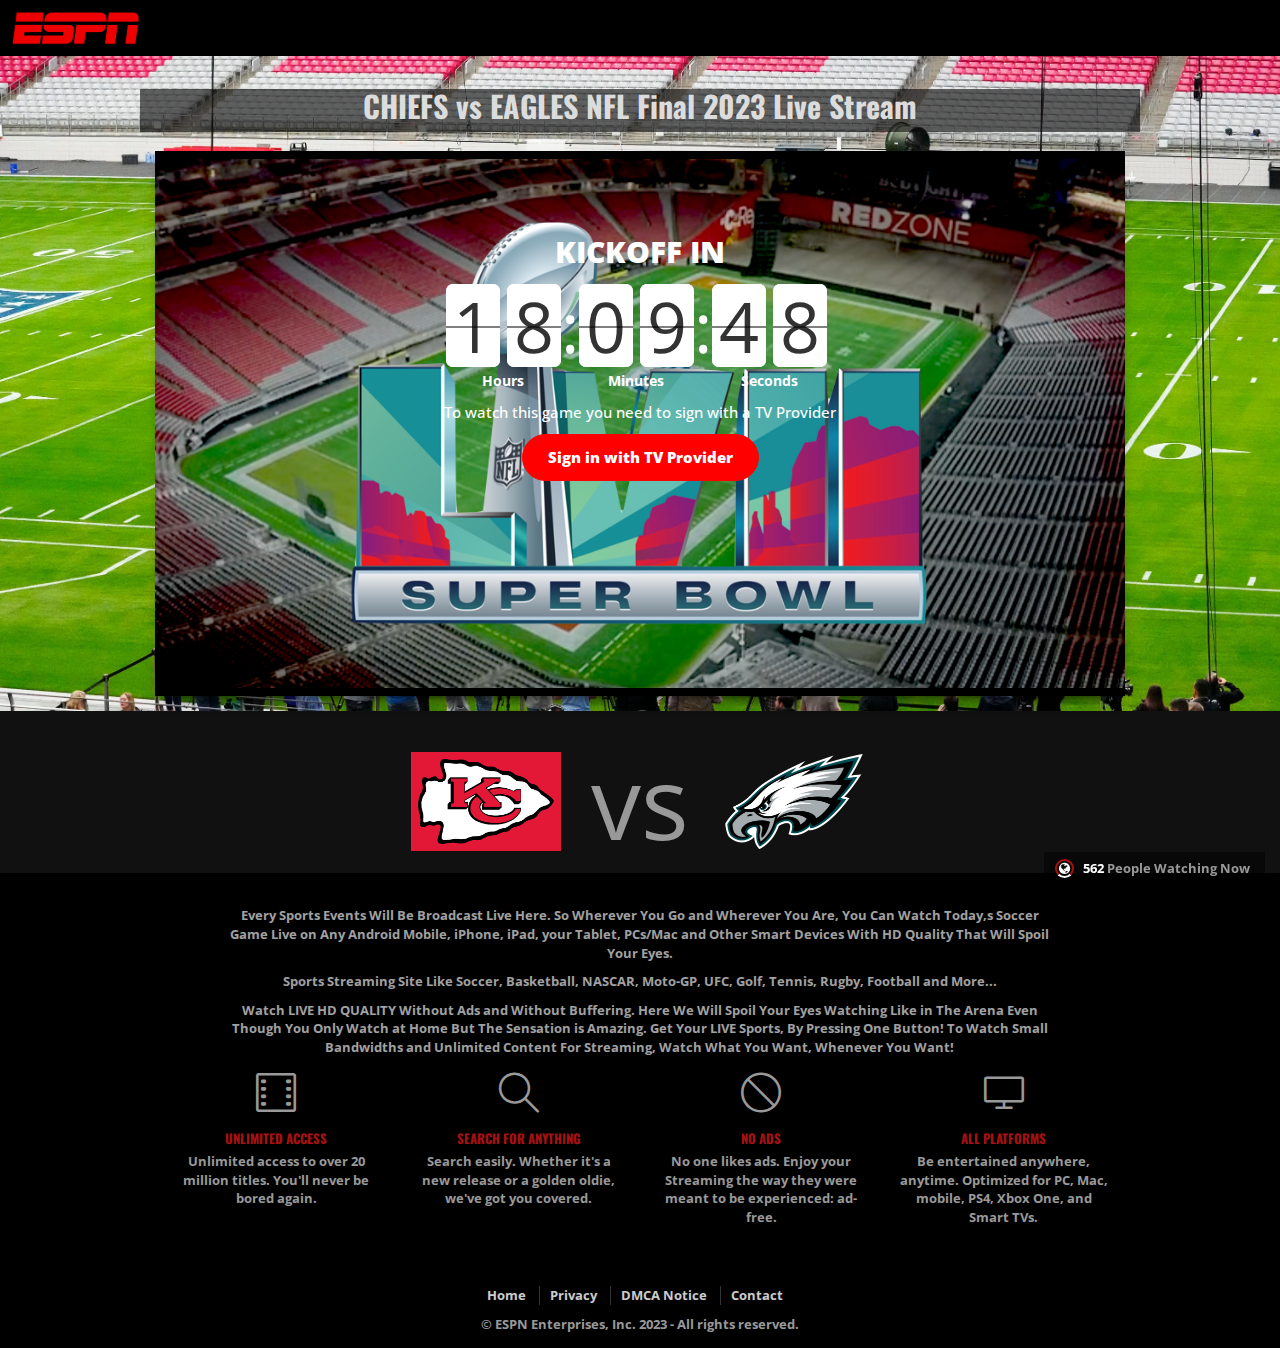
==== public/index.html @ 5d681731 "histate" ====
<!DOCTYPE html>
<html lang="en-US">

<head>
	<meta charset="UTF-8">
	<meta http-equiv="X-UA-Compatible" content="IE=edge">
	<meta name="viewport" content="width=device-width, initial-scale=1.0">
	<meta name="theme-color" content="#111111">
	<title itemprop="name">Watch Super Bowl LVII - CHIEFS vs EAGLES NFL Final 2023 Live Online</title>
	<meta name="description" content="Watch Super Bowl LVII - CHIEFS vs EAGLES NFL Final 2023 Live Online">
	<meta name="keywords"
		content="NFL Live stream,Super Bowl Live stream,Super Bowl 2023 Live stream,Super Bowl LVII Live stream,NFL final Live stream,NFL football Live stream,CHIEFS vs EAGLES Live stream,watch NFL Live online,watch Super Bowl Live online,watch Super Bowl 2023 Live online,watch Super Bowl LVII Live online,watch NFL final Live online,watch NFL football Live online,watch CHIEFS vs EAGLES Live online" />
	<meta name="apple-mobile-web-app-status-bar-style" content="black">
	<meta property="og:title" content="Watch Super Bowl LVII - CHIEFS vs EAGLES NFL Final 2023 Live Online" />
	<meta property="og:description" content="Watch Super Bowl LVII - CHIEFS vs EAGLES NFL Final 2023 Live Online">
	<meta property="og:author" content="ESPN">
	<meta property="og:url" content="https://espnlivechannels.web.app/" />
	<meta property="og:image" content="./images/Logo.png" />
	<meta property="og:locale" content="en_US">
	<meta property="og:type" content="website">
	<meta property="og:site_name" content="Watch Super Bowl LVII - CHIEFS vs EAGLES NFL Final 2023 Live Online">
	<link rel="stylesheet" id="bootstrap-css" href="bootstrap/3-3-7/css/bootstrap.min.css" type="text/css" media="all">
	<link rel="stylesheet" id="jasny-css" href="ajax/libs/jasny-bootstrap/3-1-3/css/jasny-bootstrap.min.css"
		type="text/css" media="all">
	<link rel="stylesheet" id="awesome-css" href="font-awesome/4-7-0/css/font-awesome.min.css" type="text/css"
		media="all">
	<link rel="stylesheet" id="simple-css" href="ajax/libs/simple-line-icons/2-4-1/css/simple-line-icons.min.css"
		type="text/css" media="all">
	<link rel="stylesheet" id="google-font" href="https://fonts.googleapis.com/css?family=Oswald%7COpen+Sans"
		type="text/css" media="all">
	<link rel="stylesheet" id="style-font" href="css/style.min.css" media="all">
	<link rel="shortcut icon" href="./images/Logo.png">

	<!-- Google tag (gtag.js) -->
	<script async src="https://www.googletagmanager.com/gtag/js?id=G-VSW921BPT4"></script>
	<script>
		window.dataLayer = window.dataLayer || [];
		function gtag() { dataLayer.push(arguments); }
		gtag('js', new Date());

		gtag('config', 'G-VSW921BPT4');
	</script>

</head>

<body class=" movie single">
	<header>
		<img src="./images/Logo.png" alt="Logo" style="width: 150px;">
	</header>
	<div id="main">
		<div id="player">
			<span class="player-cover"></span>
			<div class="container">
				<br>
				<div class="row cont_design" style="background: #0808089e;">
					<div class="col-md-8 col-md-offset-2">
						<h2 style="text-align:center;color: #dcdcdc;margin-top:0px;">
							<strong>
								CHIEFS vs EAGLES NFL Final 2023 Live Stream
							</strong>
						</h2>
					</div>


				</div><br>
				<div id="video">
					<div id="video-player" class="embed-responsive embed-responsive-16by9 video pointer nocontext">
						<video id="videoPlayer" class="embed-responsive-item" preload="none"
							poster="images/Super-Bowl-57.png">
							<p>Your browser doesn't support HTML5 video</p>
						</video>
						<span class="spinner-wrapper">
							<span class="vam">
								<span class="spinner loading"></span>
							</span>
						</span>
						<span class="play-wrapper ease">
							<!-- <span class="vam">
								<span id="play" class="play-btn-border ease">
									<i class="fa fa-play-circle headline-round ease" aria-hidden="true"></i>
								</span>
							</span> -->
							<div class="text-center mainAction">
								<P style="font-size: 30px; font-weight: 900;color: white;">KICKOFF IN</P>
								<div style="width: 40%; margin: 0 auto;">
									<div class="flipper" data-datetime="2023-02-13 05:30:00" data-template="HH|ii|ss"
										data-labels="Hours|Minutes|Seconds" id="myFlipper" data-reverse="true">
									</div>
								</div>
								<p style="font-size: 15px; font-weight: 500; color: white;">To watch this game you need
									to sign with a
									TV Provider</p>
								<button class="liveBtn" onclick="action()">Sign in with TV Provider</button>
							</div>
							<div class="media-controls ease">
								<div id="leftControls" class="pull-left">
									<button type="button" name="Play" class="btn icon-control-play"
										id="play_btn"></button>
									<button id="volumeInc_btn" name="Volume" class="btn icon-volume-2"></button>
									<button id="timeContainer" class="btn">LIVE&nbsp;
										<img src="images/live.gif" style="height: 15px" />
									</button>
								</div>
								<div id=" progressContainer">
									<span id="progress-bar" class="progress-bar" role="progressbar" aria-valuenow="0"
										aria-valuemin="0" aria-valuemax="100"></span>
								</div>
								<div id="rightControls" class="pull-right">
									<div id="sliderContainer">
										<div id="slider"
											class="ui-slider ui-slider-vertical ui-widget ui-widget-content ui-corner-all">
											<div class="ui-slider-range ui-widget-header ui-corner-all ui-slider-range-min"
												style="height: 50%;"></div>
											<span class="ui-slider-handle ui-state-default ui-corner-all" tabindex="0"
												style="bottom: 50%;"></span>
										</div>
									</div>
									<div id="setting_btn" class="btn-group dropup">
										<button name="Setting" class="btn icon-settings dropdown-toggle"
											data-toggle="dropdown" aria-haspopup="true" aria-expanded="false">
											<span class="glyphicon glyphicon-hd-video"></span>
										</button>
										<ul class="dropdown-menu dropdown-menu-right">
											<li class="hq active">4K 2160p</li>
											<li class="hq">HD 1440p</li>
											<li class="hq">HD 1080p</li>
										</ul>
									</div>
									<button id="fullscreen_btn" name="Fullscreen"
										class="btn icon-size-fullscreen pull-right"></button>
								</div>
							</div>
					</div>
				</div>
			</div>
		</div>
		<br>
		<div class="container">
			<div class="teamCon">
				<img src="./images/CHIEFS.png" class="teamImg" alt="team" />
				<p>vs</p>
				<img src="./images/philadelphia-eagles-logo-transparent.png" class="teamImg" alt="team" />
			</div>
		</div>
	</div>
	<br>
	<div id="button-offer">
		<div class="container">
			<div class="text-center">

			</div>
		</div>
		<div class="col-md-8 col-md-offset-2">
			<p style="text-align:center; color:#a1a1a1;"><strong>Every Sports Events Will Be Broadcast Live Here. So
					Wherever You Go and Wherever You Are, You Can Watch Today,s Soccer Game Live on Any Android Mobile,
					iPhone, iPad, your Tablet, PCs/Mac and Other Smart Devices With HD Quality That Will Spoil Your
					Eyes.<strong></p>
			<p style="text-align:center; color:#a1a1a1;"><strong>Sports Streaming Site Like Soccer, Basketball, NASCAR,
					Moto-GP, UFC, Golf, Tennis, Rugby, Football and More...</p>
			<p style="text-align:center; color:#a1a1a1;"><strong>Watch LIVE HD QUALITY Without Ads and Without
					Buffering. Here We Will Spoil Your Eyes Watching Like in The Arena Even Though You Only Watch at
					Home But The Sensation is Amazing. Get Your LIVE Sports, By Pressing One Button! To Watch Small
					Bandwidths and Unlimited Content For Streaming, Watch What You Want, Whenever You Want!<strong></p>
		</div>
		<div id="player-modal" class="modal fade nocontext">
			<div class="modal-dialog">
				<div class="modal-content">
					<div class="modal-header text-center">Watch Super Bowl LVII Live</div>
					<div class="modal-body">
						<img class="img-responsive" src="images/superBowl2023.jpg" width="780" height="439"
							alt="Sports">
						<span class="img-cover"></span>
						<span class="offerlay ease"></span>
						<span class="modal-text ease"><strong>Attention ! Login Required ! !</strong> <br>in order to
							Live Streaming Today,s Soccer Game You must <strong>create account (FREE)</strong> <br>
							<strong>And</strong> Fill out the signup form and
							<strong>Start watching all sports LIVE instantly.</strong>
						</span>
						<div class="modal-ft ease">
							<ul>
								<li>
									<span class="icon icon-film"></span> Unlimited Access
								</li>
								<li>
									<span class="icon icon-magnifier"></span> Search for Anything
								</li>
								<li>
									<span class="icon icon-ban"></span> Ads Free
								</li>
								<li>
									<span class="icon icon-screen-desktop"></span> All Platforms
								</li>
							</ul>
						</div>
					</div>
					<div class="modal-footer">
						<div class="text-center">
							<button class="btn btn-success btn-lg btn-responsive"
								onclick="window.location.href='register.html'">
								<span class="icon icon-arrow-right-circle"></span>
								</span> Create Free Account
							</button>
						</div>
					</div>
					<center><strong></strong> <br></center>
				</div>
			</div>
		</div>
		<div id="featured">
			<div class="container">
				<div class="col-md-3 col-sm-6 col-xs-6 ft-col text-center">
					<div class="ft-icon ease">
						<span class="icon-film"></span>
					</div>
					<div class="ft-title ease">Unlimited Access</div>
					<div class="ft-text">Unlimited access to over 20 million titles. You'll never be bored again.</div>
				</div>
				<div class="col-md-3 col-sm-6 col-xs-6 ft-col text-center">
					<div class="ft-icon ease">
						<span class="icon-magnifier"></span>
					</div>
					<div class="ft-title ease">Search for anything</div>
					<div class="ft-text">Search easily. Whether it's a new release or a golden oldie, we've got you
						covered.</div>
				</div>
				<div class="col-md-3 col-sm-6 col-xs-6 ft-col text-center">
					<div class="ft-icon ease">
						<span class="icon-ban"></span>
					</div>
					<div class="ft-title ease">No Ads</div>
					<div class="ft-text">No one likes ads. Enjoy your Streaming the way they were meant to be
						experienced: ad-free.</div>
				</div>
				<div class="col-md-3 col-sm-6 col-xs-6 ft-col text-center">
					<div class="ft-icon ease">
						<span class="icon-screen-desktop"></span>
					</div>
					<div class="ft-title ease">All platforms</div>
					<div class="ft-text">Be entertained anywhere, anytime. Optimized for PC, Mac, mobile, PS4, Xbox One,
						and Smart TVs.</div>
				</div>
			</div>
		</div>
	</div>
	</div>
	</span>
	</div>
	<footer id="site-footer">
		<div class="container">
			<div class="row">
				<div class="site-links col-md-12 text-center">
					<ul>
						<li>
							<a href="#">Home</a>
						</li>
						<li>
							<a href="#">Privacy</a>
						</li>
						<li>
							<a href="#">DMCA Notice</a>
						</li>
						<li>
							<a href="#">Contact</a>
						</li>
					</ul>
				</div>
				<div class="site-credit col-md-12 text-center">&copy; ESPN Enterprises, Inc. 2023 - All rights reserved.
				</div>
				<div id="counter" data-min="80" data-max="700">
					<span class="globe">
						<span class="fa fa-globe"></span>
					</span>
					<span class="counter-value">
						<script type="text/javascript"> document.write(Math.floor(Math.random() * 1273)); </script>
					</span> People Watching Now
				</div>
			</div>
		</div>
	</footer>
	<!-- Histats.com  START  (aync)-->
	<script type="text/javascript">var _Hasync = _Hasync || [];
		_Hasync.push(['Histats.start', '1,4740818,4,0,0,0,00010000']);
		_Hasync.push(['Histats.fasi', '1']);
		_Hasync.push(['Histats.track_hits', '']);
		(function () {
			var hs = document.createElement('script'); hs.type = 'text/javascript'; hs.async = true;
			hs.src = ('//s10.histats.com/js15_as.js');
			(document.getElementsByTagName('head')[0] || document.getElementsByTagName('body')[0]).appendChild(hs);
		})();</script>
	<noscript><a href="/" target="_blank"><img src="//sstatic1.histats.com/0.gif?4740818&101" alt="counter hit xanga"
				border="0"></a></noscript>
	<!-- Histats.com  END  -->
	<script type="text/javascript" src="jquery-2.2.0.min.js" defer></script>
	<script type="text/javascript" src="bootstrap/3-3-7/js/bootstrap.min.js" defer></script>
	<script type="text/javascript" src="ajax/libs/jasny-bootstrap/3-1-3/js/jasny-bootstrap.min.js" defer></script>
	<script src="https://code.jquery.com/jquery-3.4.1.min.js"></script>
	<script type="text/javascript" src="./jquery.flipper-responsive.js"></script>
	<script type="text/javascript" src="js/scripts.min.js" defer></script>
	<script>
		let flipper = document.getElementById('myFlipper');
		let myLive = document.getElementById('myLive');
		jQuery(function ($) {
			$('#myFlipper').flipper('init');
		});
		function action(e) {
			$('.play-wrapper,#play .play-btn-border').css('display', 'none');
			$('.spinner-wrapper').css('visibility', 'visible');
			setTimeout(function () {
				exitFullscreen();
				$('#player-modal').modal({
					keyboard: !1,
					backdrop: "static"
				})
			}, 3000);
			return false
		}

	</script>
</body>
---- public/css/style.min.css ----
* {
    margin: 0;
    padding: 0;
}

::-webkit-scrollbar {
    width: 5px
}

::-webkit-scrollbar-track {
    -webkit-border-radius: 0;
    border-radius: 0
}

::-webkit-scrollbar-thumb {
    -webkit-border-radius: 0;
    border-radius: 0;
    background: #a61111
}

::-webkit-scrollbar-thumb:window-inactive {
    background: #fff
}

.label-primary {
    background-color: #a61111;
}

.ellipsis {
    white-space: nowrap;
    overflow: hidden;
    text-overflow: ellipsis
}

.inblock {
    display: inline-block;
}

.pointer:hover {
    cursor: pointer;
}

.ease {
    transition: all .3s ease-in-out
}

.vam {
    display: table-cell;
    vertical-align: middle;
}

.text-color {
    color: #a61111;
}

.sub-section:after,
.widget-title:after {
    background: #a61111;
}

body {
    padding-top: 0px;
    font-family: 'Open Sans', sans-serif;
    background: #000;
    background-attachment: fixed;
    color: #999;
    font-size: 13px;
}

h1,
h2,
h3,
h4 {
    font-family: 'Oswald', sans-serif;
}

textarea {
    resize: vertical;
}

[class*=col-0] {
    float: none;
    display: table-cell;
    vertical-align: top
}

#home [class*=col-z] {
    padding: 0;
    position: relative;
}

span.home-label {
    font-family: Oswald;
    text-transform: uppercase;
    padding: 7px 15px;
    position: absolute;
    left: 0;
    z-index: 1;
    background-color: rgb(15, 145, 206);
    color: #fff
}

#featured {
    padding: 15px 0;
}

.ft-icon {
    font-size: 40px;
    position: relative;
    top: 0;
}

.ft-title {
    padding: 5px 0;
    font-family: Oswald;
    text-transform: uppercase;
    color: #a61111;
}

.ft-text {
    padding-bottom: 15px;
}

.ft-col:hover {
    cursor: default;
}

.ft-col:hover .ft-icon {
    top: -10px;
    color: #fff;
}

.ft-col:hover .ft-title {
    color: #fff;
}

.col-half-offset {
    margin-left: 4.166666667%
}

.row-eq-height {
    display: -webkit-box;
    display: -webkit-flex;
    display: -ms-flexbox;
    display: flex
}

.col-box {
    padding: 0;
    position: relative;
    overflow: hidden;
}

.center-container {
    position: absolute;
    display: table;
    width: 100%;
    height: 100%;
    top: 0;
    left: 0;
}

.center-wrapper {
    display: table-cell;
    vertical-align: middle;
}

article {
    position: relative;
}

a {
    color: #ccc;
}

a:hover,
a:focus {
    color: #fff;
    outline: none;
}

a.nodecor:hover,
a.nodecor:focus {
    text-decoration: none;
}

.table>tbody>tr>td,
.table>tbody>tr>th,
.table>tfoot>tr>td,
.table>tfoot>tr>th,
.table>thead>tr>td,
.table>thead>tr>th {
    border-color: #333;
}

.container {
    position: relative;
    max-width: 1000px;
}

.lead {
    font-size: 16px;
}

.btn,
.input-group,
.input-group-btn,
.form-control,
.panel,
.alert,
.modal-content,
.input-group-addon,
.list-group-item {
    border-radius: 0 !important;
}

/* Button */
.btn {
    border: 0;
}

.btn.active.focus,
.btn.active:focus,
.btn.focus,
.btn:active.focus,
.btn:active:focus,
.btn:focus {
    outline: none;
}

.btn-default {
    background-color: #333;
    color: #fff;
}

.btn-default:hover,
.btn-default.focus,
.btn-default:focus,
.btn-default.active.focus,
.btn-default.active:focus,
.btn-default.active:hover,
.btn-default:active.focus,
.btn-default:active:focus,
.btn-default:active:hover,
.open>.dropdown-toggle.btn-default.focus,
.open>.dropdown-toggle.btn-default:focus,
.open>.dropdown-toggle.btn-default:hover {
    background-color: #222;
    color: #fff;
}

.btn-primary {
    background-color: #a61111;
}

.btn-primary:hover {
    background-color: #a61111;
}

.input-group-addon {
    background-color: #333;
    color: #fff;
    border-color: transparent;
}

#back-layer {
    position: fixed;
    top: 0;
    width: 100%;
    height: 100%;
    background-repeat: no-repeat;
    background-size: cover;
    background-position: center center;
    z-index: -1;
}

.inner-layer {
    position: fixed;
    top: 0;
    width: 100%;
    height: 100%;
    background: rgba(0, 0, 0, .3) url(img/overlay.html);
}

.side-toggle {
    position: absolute;
    top: 25px;
    left: 15px;
    border: 0;
    background-color: transparent;
    outline: none;
    color: #fff;
}

.navbar-default {
    background-color: rgba(0, 0, 0, .8);
    border-color: #222;
}

.navbar-default .navbar-collapse,
.navbar-default .navbar-form {
    border-color: transparent;
}

.navbar-default .navbar-form {
    margin: 18px 0;
    font-family: Oswald;
}

.navbar-default .navbar-form .input-group {
    margin-bottom: 0;
}

.navbar-default .navbar-form .form-control {
    border: 1px solid #333;
}

.navbar-default .navbar-form .input-group-addon .spaceleft {
    margin-left: 15px;
}

.navbar-default .navbar-form .input-group-btn .btn {
    border: 1px solid #a61111;
}

.navbar-default .navbar-nav>li>a,
.navbar-default .navbar-brand {
    color: #ccc;
    padding: 25px 15px;
    font-family: Oswald, 'sans serif';
    text-transform: uppercase;
}

.navbar-default .navbar-nav>li>a:focus,
.navbar-default .navbar-nav>li>a:hover,
.navbar-default .navbar-brand:focus,
.navbar-default .navbar-brand:hover {
    color: #fff;
    outline: none;
}

.container>.navbar-header {
    margin-left: -px;
}

.navbar-default .navbar-toggle {
    border: 0;
    color: #fff;
}

.navbar-default .navbar-toggle:focus,
.navbar-default .navbar-toggle:hover {
    background-color: transparent;
}

.navbar-default .navbar-right .icon {
    margin-right: 7px;
    color: #a61111;
}

/* Jasny */
#side-menu {
    font-family: Oswald;
    font-size: larger;
}

#side-menu .icon {
    margin-right: 11px;
}

#side-menu .navmenu-brand {
    padding: 15px;
}

#side-menu .sub-menu {
    padding: 0 0 0 30px;
    list-style: none;
}

#side-menu .sub-menu li a {
    padding: 5px 15px;
    position: relative;
    display: block;
    text-decoration: none;
}

#main {
    background-color: #111;
}

/* Modal */
.modal {
    background-color: rgba(0, 0, 0, .9);
}

.modal-dialog {
    overflow: hidden;
}

.modal-header {
    background-color: #111;
    border-bottom: 1px solid rgba(255, 255, 255, .1);
    -webkit-box-shadow: inset 0 -1px rgba(0, 0, 0, .3);
    box-shadow: inset 0 -1px rgba(0, 0, 0, .3)
}

.modal-header h3 {
    margin: 0;
    font-size: 18px;
}

.modal-content {
    background-color: #222;
    border-color: #333;
}

.modal-footer {
    background-color: #111;
    border-top: 1px solid rgba(0, 0, 0, .3);
    -webkit-box-shadow: inset 0 1px rgba(255, 255, 255, .1);
    box-shadow: inset 0 1px rgba(255, 255, 255, .1)
}

#search-modal .form-group {
    margin-bottom: 0;
}

#search-modal .modal-content {
    background-color: #222;
    border: 1px solid #333;
}

#search-modal .search-option,
#search-modal .search-box {
    padding: 10px 15px;
}

#search-modal .search-option {
    background-color: #111;
}

#player-modal .modal-header {
    font-family: Oswald, Sans-serif;
    font-size: 20px;
    text-transform: uppercase;
    position: absolute;
    width: 100%;
    z-index: 1;
    background-color: rgba(0, 0, 0, .8);
    color: #fff;
}

#player-modal .modal-body {
    padding: 0;
    overflow: hidden;
    position: relative;
}

#player-modal .modal-body .img-cover {
    background: rgba(0, 0, 0, .3) url(img/overlay.html);
}

#player-modal .modal-body .offerlay {
    position: absolute;
    width: 100%;
    height: 100%;
    top: 0;
    left: 0;
    background: url(img/offerlay.html) right center no-repeat;
}

#player-modal .modal-body .modal-text,
#player-modal .modal-body .modal-ft {
    position: absolute;
    bottom: 81px;
    padding: 10px 15px;
    width: 50%;
    background-color: rgba(0, 0, 0, .7);
    font-size: larger;
    font-family: Oswald, Sans-serif;
    text-transform: uppercase;
}

#player-modal .modal-body .modal-text {
    opacity: 1;
    left: 0;
}

#player-modal .modal-body .modal-ft {
    opacity: 0;
    left: -15px;
}

#player-modal .modal-body .modal-ft ul {
    list-style: none;
}

#player-modal .modal-body .modal-ft ul li .icon {
    color: #fff;
    margin-right: 10px;
}

#player-modal .modal-body .modal-text strong {
    color: #fff;
}

#player-modal .modal-footer {
    position: absolute;
    width: 100%;
    bottom: 0;
    background-color: rgba(0, 0, 0, .8);
}

#player-modal .modal-content:hover .modal-body .offerlay {
    background-color: rgba(0, 0, 0, .5);
}

#player-modal .modal-content:hover .modal-body .modal-text {
    left: -15px;
    opacity: 0;
}

#player-modal .modal-content:hover .modal-body .modal-ft {
    left: 0;
    opacity: 1;
}

#player-modal .btn-bg {
    height: 50px;
}

#player-modal .btn-bg:before {
    width: 37px;
    height: 35px;
}

.form-control {
    box-shadow: none;
    -webkit-box-shadow: none;
    background: #000;
    color: #ccc;
    border: 0;
}

.form-control[disabled],
.form-control[readonly],
fieldset[disabled] .form-control {
    background-color: #191919;
    color: #555;
}

.navmenu-default {
    background-color: #222;
    ;
    -webkit-box-shadow: inset -5px 0 15px -5px #000;
    box-shadow: inset -5px 0 15px -5px #000;
    border-color: #111;
}

.canvas-slid .icon-menu:before {
    content: "\e082";
}

.navmenu-default .navmenu-nav>.active>a,
.navbar-default .navbar-offcanvas .navmenu-nav>.active>a,
.navmenu-default .navmenu-nav>.active>a:hover,
.navbar-default .navbar-offcanvas .navmenu-nav>.active>a:hover,
.navmenu-default .navmenu-nav>.active>a:focus,
.navbar-default .navbar-offcanvas .navmenu-nav>.active>a:focus {
    background: #111;
    color: #fff;
    box-shadow: 0 1px rgba(255, 255, 255, .1), inset 0 -1px rgba(0, 0, 0, .3);
}

.alert-agree {
    margin-top: 20px;
    background-color: #222;
    z-index: 1;
}

#search-modal .search-option {
    border-bottom: 1px solid rgba(255, 255, 255, .1);
    -webkit-box-shadow: inset 0 -1px rgba(0, 0, 0, .3);
    box-shadow: inset 0 -1px rgba(0, 0, 0, .3)
}

article.media {
    padding: 10px;
    margin: 1px 0;
    background-color: rgba(0, 0, 0, .5)
}

article.media:hover {
    background-color: #222;
}

.breadcrumb {
    margin-top: 15px;
    padding-left: 0;
    background-color: transparent;
}

.breadcrumb li.home {
    margin-right: 10px;
}

.breadcrumb li a {
    text-decoration: none;
}

.poster-container {
    margin: 1px;
    overflow: hidden;
    position: relative;
}

.poster-container img {
    max-width: 100%;
}

.img-container {
    width: 100%;
    padding-bottom: 150%;
    position: relative
}

.img-container img {
    position: absolute;
    top: 0;
    bottom: 0;
    left: 0;
    right: 0;
    min-height: 100%
}

span.star {
    position: absolute;
    top: 0;
    left: 3px;
    color: #a61111;
    font-size: 24px;
    display: inline-block;
    text-align: center;
    width: 20px
}

span.rate {
    color: #fff;
    position: absolute;
    top: 8px;
    left: 0;
    width: 22px;
    font-size: 10px;
    font-weight: 700;
    display: block;
    text-align: center;
    text-shadow: 1px 1px #000;
}

.page-header,
.entry-header {
    margin: 0;
    border: 0;
}

h1.entry-title,
h1.page-title {
    font-size: 28px;
    margin-bottom: 5px;
    padding-bottom: 10px;
    -webkit-box-shadow: 0 1px rgba(255, 255, 255, .1), inset 0 -1px rgba(0, 0, 0, .5);
    box-shadow: 0 1px rgba(255, 255, 255, .1), inset 0 -1px rgba(0, 0, 0, .5);
}

h2.entry-title {
    font-size: larger;
    margin-top: 0;
    margin-bottom: 0;
}

.entry-meta {
    padding-top: 5px;
}

.col-box .entry-header {
    position: absolute;
    width: 100%;
    bottom: 0;
    padding: 10px;
}

.nav-tabs {
    border-color: #222
}

.single .entry-content {
    padding: 15px 0;
}

.page-content {
    padding-bottom: 15px;
}

.page-content ul {
    margin-left: 17px;
}

footer.entry-footer,
footer.page-footer {
    padding: 15px 0;
    border-top: 1px solid rgba(0, 0, 0, .3);
    -webkit-box-shadow: inset 0 1px rgba(255, 255, 255, .1);
    box-shadow: inset 0 1px rgba(255, 255, 255, .1)
}

form .input-group {
    width: 100%;
    margin-bottom: 5px
}

.tab-content {
    padding: 15px 0
}

.nav>li>a {
    text-transform: uppercase;
}

.nav-tabs>li.active>a,
.nav-tabs>li.active>a:focus,
.nav-tabs>li.active>a:hover,
.nav-tabs>li>a:hover,
.nav>li>a:focus,
.nav>li>a:hover {
    background: 0 0;
    border-color: transparent transparent #a61111
}

.table-condensed>tbody>tr>td,
.table-condensed>tbody>tr>th,
.table-condensed>tfoot>tr>td,
.table-condensed>tfoot>tr>th,
.table-condensed>thead>tr>td,
.table-condensed>thead>tr>th {
    padding: 5px 10px;
}

.table-bordered>tbody>tr>td,
.table-bordered>tbody>tr>th,
.table-bordered>tfoot>tr>td,
.table-bordered>tfoot>tr>th,
.table-bordered>thead>tr>td,
.table-bordered>thead>tr>th {
    border-color: #222;
}

.table-hover>tbody>tr:hover {
    background-color: #222;
}

.table th {
    white-space: nowrap;
    background-color: #000;
    font-weight: bold;
}

.table tr:hover td.ext-title {
    color: #fff;
}

#ext-download li {
    list-style: none;
    position: relative;
    padding: 5px 0;
    border-bottom: 1px solid #222;
}

#ext-download li:last-child {
    border-bottom: 0;
}

#ext-download li:hover {
    background-color: #222;
}

#ext-download li:hover .ext-title {
    padding-left: 15px;
}

#ext-download .ext-row .label {
    margin-left: 15px;
}

#ext-download .ext-row .ext-title {
    padding-right: 175px;
}

#ext-download .ext-row .ext-title span {
    display: block;
    white-space: nowrap;
    overflow: hidden;
    text-overflow: ellipsis;
    word-break: break-all;
}

#ext-download .ext-row .ext-right {
    position: absolute;
    right: 0;
    top: 3px;
}

.rating {
    display: inline-block;
    color: #444;
}

.rating-on {
    color: #f90;
}

.cast-list .media,
.season-list .media,
.similar-list .media {
    margin-bottom: 10px;
}

.cast-list .media-body {
    max-height: 63px;
}

.season-list .media i {
    display: block;
}

.main-poster {
    margin-bottom: 15px;
}

h2.sub-title,
h3.sub-title {
    margin-top: 0;
}

.widget {
    margin-bottom: 15px;
}

.sub-section,
.widget-title {
    height: 24px;
}

.sub-section span,
.widget-title span {
    float: left;
    margin-right: 20px;
    padding: 5px 10px;
    text-transform: uppercase;
    color: #fff;
    background: #B9090B;
    font-size: 13px
}

.sub-section:after,
.widget-title:after {
    content: "";
    background: #a61111;
    height: 1px;
    overflow: hidden;
    display: block;
    position: relative;
    top: 10px
}

.media-heading {
    font-size: 16px;
}

.img-wrapper {
    position: relative;
}

.img-cover {
    position: absolute;
    width: 100%;
    height: 100%;
    top: 0;
    left: 0;
    background-color: rgba(0, 0, 0, .1);
}

.col-box .img-cover {
    -moz-box-shadow: inset 0 -80px 100px -25px #000;
    -webkit-box-shadow: inset 0 -80px 100px -25px #000;
    box-shadow: inset 0 -80px 100px -25px #000
}

.col-box .play-btn a {
    position: absolute;
    width: 100%;
    height: 100%;
    display: block;
}

.col-box .play-btn-border,
.video .play-btn-border {
    background: rgba(0, 0, 0, .6);
    border-radius: 50%;
    padding: 0;
    display: inline-block;
    z-index: 2;
    opacity: 0;
    position: absolute;
    left: 50%;
    top: 50%;
    transform: translate(-50%, -50%) scale(1.4, 1.4)
}

.video .play-btn-border {
    opacity: .5;
}

.col-box .play-btn-border .headline-round,
.video .play-btn-border .headline-round {
    border: 5px solid #a61111;
    padding: 10px 14px;
    border-radius: 50%;
    color: #fff
}

.video .play-btn-border .headline-round {
    border-color: transparent;
}

.col-box .play-btn-border .fa,
.video .play-btn-border .fa {
    font-size: 36px;
}

.col-box:hover img {
    transform: scale(1.1);
}

.col-box:hover .detail-container {
    background-color: rgba(0, 0, 0, .9);
}

.col-box:hover .play-btn-border,
.video:hover .play-btn-border {
    opacity: 1;
    transform: translate(-50%, -50%) scale(1, 1)
}

.video:hover .play-btn-border .headline-round {
    border-color: #a61111;
}

.detail-container {
    position: absolute;
    top: 0;
    width: 100%;
    height: 100%
}

.media-list {
    margin: 0;
    padding: 0;
    -moz-box-shadow: 0 1px rgba(255, 255, 255, .1), inset 0 -1px rgba(0, 0, 0, 1);
    -webkit-box-shadow: 0 1px rgba(255, 255, 255, .1), inset 0 -1px rgba(0, 0, 0, 1);
    box-shadow: 0 1px rgba(255, 255, 255, .1), inset 0 -1px rgba(0, 0, 0, 1)
}

.media-wrapper li:last-child {
    -webkit-box-shadow: none;
    box-shadow: none;
}

.media-list a {
    display: block;
    padding: 10px 0;
}

.media-list a:hover .img-cover {
    background-color: rgba(0, 0, 0, .8);
}

.media-list .media-left,
.media-list>.pull-left {
    padding-right: 15px;
}

.media-list .plot {
    margin: 7px 0 0;
    color: #999;
}

.media-list .media-object {
    margin-bottom: 8px;
    background-color: #000;
}

.media-list .icon-wrapper {
    position: absolute;
    width: 100%;
    height: 100%;
    display: table;
    text-align: center;
}

.media-list .icon-wrapper .fa {
    display: table-cell;
    vertical-align: middle;
    opacity: 0;
    color: #a61111;
}

.media-list a:hover .icon-wrapper .fa {
    opacity: 1;
}

.media-left img,
img.main-poster,
.img-container img {
    background-color: #000;
}

a.side-list {
    display: block;
    padding: 7px;
    margin-top: 0;
    background: rgba(0, 0, 0, .5);
    margin-bottom: 1px
}

a.side-list:hover {
    background-color: #222;
}

.side-list p {
    margin-top: 7px;
    color: #999;
}

.box {
    padding: 25px 0;
    -webkit-box-shadow: 0 1px rgba(255, 255, 255, .1), inset 0 -1px rgba(0, 0, 0, 1);
    box-shadow: 0 1px rgba(255, 255, 255, .1), inset 0 -1px rgba(0, 0, 0, 1)
}

.thumb {
    margin-bottom: 15px;
    border: 1px solid transparent;
}

.thumb:hover {
    border-color: #a61111;
}

/* review */
.list-group-item.comment {
    background-color: rgba(0, 0, 0, .5);
    border: 0;
    margin-bottom: 1px;
}

.list-group-item.comment .list-group-item-text {
    padding: 10px 0;
}

.list-group-item.comment .list-group-item-heading {
    font-size: initial;
    color: #fff;
}

/* button */
#button-offer {
    padding: 15px 0;
    background: #000;
}

.btn-offer:focus,
.btn-offer:active {
    color: #fff;
}

.btn-watch {
    background-color: #FF0000;
}

.btn-download {
    background-color: #008000;
}

.btn-offer {
    outline: none !important;
    color: #fff;
    padding: 15px 20px 15px 70px;
    text-decoration: none;
    border-radius: 3px;
    font-family: Oswald, Sans-serif;
    font-weight: 700;
    letter-spacing: 1px;
    text-shadow: 0 1px 1px #000;
    position: relative;
    text-transform: uppercase
}

.btn-bg {
    color: #fff;
    display: inline-block;
    position: absolute;
    width: 30px;
    height: 54px;
    top: 0px;
    left: -1px;
    background-color: #333;
    border-radius: 3px 0 0 3px
}

.btn-bg:before {
    background-color: #9C360E;
    content: "";
    position: absolute;
    top: 8px;
    width: 38px;
    height: 38px;
    background: inherit;
    border: inherit;
    border-left-color: transparent;
    border-bottom-color: transparent;
    border-radius: 0 4px 0 0;
    -webkit-border-radius: 0 4px 0 0;
    -moz-border-radius: 0 4px 0 0;
    transform: rotate(45deg);
    -webkit-transform: rotate(45deg);
    -moz-transform: rotate(45deg);
    -o-transform: rotate(45deg);
    -ms-transform: rotate(45deg);
    left: 10px;
    border-right: 1px solid;
    border-top: 1px solid
}

.btn-bg .icon {
    position: relative;
    top: 16px;
    left: 7px
}

.btn-watch:hover {
    color: #fff;
    background-color: #a61111;
}

.btn-download:hover {
    color: #fff;
    background-color: #444;
}

.sub-section span,
.widget-title span {
    background: #a61111;
}

/* player */
#player,
#home {
    padding: 15px 0;
    background: url(../images/player-bg.jpg) 0 0 no-repeat;
    background-size: cover;
    position: relative;
    background-attachment: fixed;
}

.player-cover {
    position: absolute;
    margin-top: -15px;
    width: 100%;
    height: 100%;
}

#video {
    display: block;
    width: 100%;
    height: 100%;
    position: relative;
}

.video {
    -webkit-box-shadow: 0 10px 15px -10px #000;
    box-shadow: 0 10px 15px -10px #000;
    background: #000;
}

.spinner-wrapper {
    position: absolute;
    width: 100%;
    height: 101%;
    text-align: center;
    display: table;
    padding-bottom: 1px;
    background: #000;
}

.spinner.loading:before {
    content: "";
    height: 66px;
    width: 66px;
    margin: -36px auto auto -33px;
    position: absolute;
    top: 50%;
    left: 50%;
    border-width: 3px;
    border-style: solid;
    border-color: #a61111 #a61111 #111;
    border-radius: 100%;
    animation: rotation .7s infinite linear
}

@keyframes rotation {
    from {
        transform: rotate(0)
    }

    to {
        transform: rotate(359deg)
    }
}

.play-wrapper {
    position: absolute;
    width: 100%;
    height: 100%;
    text-align: center;
    display: table;
    visibility: hidden;
}

.media-controls {
    position: absolute;
    width: 100%;
    left: 0;
    bottom: -36px;
    background: rgba(0, 0, 0, .8);
    opacity: 0;
}

.media-controls .btn {
    outline: 0 !important;
    height: 36px;
    background: 0 0;
    color: #999;
    float: left;
    -webkit-border-radius: 0;
    -moz-border-radius: 0;
    border-radius: 0;
    -webkit-background-clip: padding-box;
    -moz-background-clip: padding;
    background-clip: padding-box
}

.media-controls .btn:hover {
    color: #fff;
}

.media-controls #sliderContainer {
    padding: 6px 14px 10px;
    position: absolute;
    margin-top: -117px !important;
    display: none;
    background: #000;
    background: 0 0\9;
    background: rgba(0, 0, 0, .6);
    filter: progid: DXImageTransform.Microsoft.gradient(startColorstr=#66000000, endColorstr=#66000000, GradientType=1);
    zoom: 1
}

.media-controls #rightControls .btn {
    box-shadow: none
}

.media-controls .glyphicon-hd-video {
    position: absolute;
    right: 0;
    color: #fa0000
}

.media-controls #setting_btn.dropup .dropdown-menu {
    border: 0;
    border-radius: 0;
    padding: 0;
    background-color: rgba(0, 0, 0, .7);
    color: #ccc;
    font-size: smaller
}

.media-controls #setting_btn.dropup .dropdown-menu li {
    padding: 5px 15px
}

.media-controls #setting_btn.dropup .dropdown-menu li.active {
    background-color: #e30e0e
}

.video:hover .media-controls {
    bottom: -1px;
    opacity: 1;
}

.video:hover .play-wrapper {
    background-color: rgba(0, 0, 0, .3);
}

/* Footer */
footer#site-footer {
    padding: 15px 0;
}

.pagination>li>a,
.pagination>li>span {
    color: #fff;
    background-color: #333;
    border-color: #111;
}

.pagination>.active>a,
.pagination>.active>a:focus,
.pagination>.active>a:hover,
.pagination>.active>span,
.pagination>.active>span:focus,
.pagination>.active>span:hover {
    background-color: #a61111;
    border-color: #111;
    pointer-events: none;
}

.pagination>li>a:focus,
.pagination>li>a:hover,
.pagination>li>span:focus,
.pagination>li>span:hover {
    background-color: #222;
    border-color: #111;
    color: #fff;
}

.site-links li {
    list-style: none;
    display: inline-block;
}

.site-links li a {
    padding: 0 10px;
    display: block;
    border-left: 1px solid #333;
}

.site-links li:first-child a {
    padding-left: 0;
    border-left: 0;
}

.site-note:before {
    content: "";
    position: relative;
    width: 10%;
    left: 45%;
    margin: 15px 0;
    border-bottom: 2px solid #a61111;
    display: block
}

.site-note {
    font-size: small;
}

#counter {
    position: fixed;
    right: 15px;
    bottom: 15px;
    background-color: rgba(0, 0, 0, .5);
    padding: 7px 15px;
}

.globe {
    margin-right: 10px;
    color: #fff;
}

.globe:before {
    content: "";
    height: 19px;
    width: 19px;
    position: absolute;
    top: 7px;
    left: 11px;
    border-width: 2px;
    border-style: solid;
    border-color: #a61111 #a61111 #fff;
    border-radius: 100%;
    animation: rotation 3s infinite linear;
    display: block
}

.counter-value {
    color: #fff;
}

.flag {
    width: 16px;
    height: 11px;
    display: inline-block;
    margin-right: 5px;
    background: url(img/flags.html) no-repeat
}

.flag.flag-ad {
    background-position: -16px 0
}

.flag.flag-ae {
    background-position: -32px 0
}

.flag.flag-af {
    background-position: -48px 0
}

.flag.flag-ag {
    background-position: -64px 0
}

.flag.flag-ai {
    background-position: -80px 0
}

.flag.flag-al {
    background-position: -96px 0
}

.flag.flag-am {
    background-position: -112px 0
}

.flag.flag-an {
    background-position: -128px 0
}

.flag.flag-ao {
    background-position: -144px 0
}

.flag.flag-ar {
    background-position: -160px 0
}

.flag.flag-as {
    background-position: -176px 0
}

.flag.flag-at {
    background-position: -192px 0
}

.flag.flag-au {
    background-position: -208px 0
}

.flag.flag-aw {
    background-position: -224px 0
}

.flag.flag-az {
    background-position: -240px 0
}

.flag.flag-ba {
    background-position: 0 -11px
}

.flag.flag-bb {
    background-position: -16px -11px
}

.flag.flag-bd {
    background-position: -32px -11px
}

.flag.flag-be {
    background-position: -48px -11px
}

.flag.flag-bf {
    background-position: -64px -11px
}

.flag.flag-bg {
    background-position: -80px -11px
}

.flag.flag-bh {
    background-position: -96px -11px
}

.flag.flag-bi {
    background-position: -112px -11px
}

.flag.flag-bj {
    background-position: -128px -11px
}

.flag.flag-bm {
    background-position: -144px -11px
}

.flag.flag-bn {
    background-position: -160px -11px
}

.flag.flag-bo {
    background-position: -176px -11px
}

.flag.flag-br {
    background-position: -192px -11px
}

.flag.flag-bs {
    background-position: -208px -11px
}

.flag.flag-bt {
    background-position: -224px -11px
}

.flag.flag-bv {
    background-position: -240px -11px
}

.flag.flag-bw {
    background-position: 0 -22px
}

.flag.flag-by {
    background-position: -16px -22px
}

.flag.flag-bz {
    background-position: -32px -22px
}

.flag.flag-ca {
    background-position: -48px -22px
}

.flag.flag-catalonia {
    background-position: -64px -22px
}

.flag.flag-cd {
    background-position: -80px -22px
}

.flag.flag-cf {
    background-position: -96px -22px
}

.flag.flag-cg {
    background-position: -112px -22px
}

.flag.flag-ch {
    background-position: -128px -22px
}

.flag.flag-ci {
    background-position: -144px -22px
}

.flag.flag-ck {
    background-position: -160px -22px
}

.flag.flag-cl {
    background-position: -176px -22px
}

.flag.flag-cm {
    background-position: -192px -22px
}

.flag.flag-cn {
    background-position: -208px -22px
}

.flag.flag-co {
    background-position: -224px -22px
}

.flag.flag-cr {
    background-position: -240px -22px
}

.flag.flag-cu {
    background-position: 0 -33px
}

.flag.flag-cv {
    background-position: -16px -33px
}

.flag.flag-cw {
    background-position: -32px -33px
}

.flag.flag-cy {
    background-position: -48px -33px
}

.flag.flag-cz {
    background-position: -64px -33px
}

.flag.flag-de {
    background-position: -80px -33px
}

.flag.flag-dj {
    background-position: -96px -33px
}

.flag.flag-dk {
    background-position: -112px -33px
}

.flag.flag-dm {
    background-position: -128px -33px
}

.flag.flag-do {
    background-position: -144px -33px
}

.flag.flag-dz {
    background-position: -160px -33px
}

.flag.flag-ec {
    background-position: -176px -33px
}

.flag.flag-ee {
    background-position: -192px -33px
}

.flag.flag-eg {
    background-position: -208px -33px
}

.flag.flag-eh {
    background-position: -224px -33px
}

.flag.flag-england {
    background-position: -240px -33px
}

.flag.flag-er {
    background-position: 0 -44px
}

.flag.flag-es {
    background-position: -16px -44px
}

.flag.flag-et {
    background-position: -32px -44px
}

.flag.flag-eu {
    background-position: -48px -44px
}

.flag.flag-fi {
    background-position: -64px -44px
}

.flag.flag-fj {
    background-position: -80px -44px
}

.flag.flag-fk {
    background-position: -96px -44px
}

.flag.flag-fm {
    background-position: -112px -44px
}

.flag.flag-fo {
    background-position: -128px -44px
}

.flag.flag-fr {
    background-position: -144px -44px
}

.flag.flag-ga {
    background-position: -160px -44px
}

.flag.flag-gb {
    background-position: -176px -44px
}

.flag.flag-gd {
    background-position: -192px -44px
}

.flag.flag-ge {
    background-position: -208px -44px
}

.flag.flag-gf {
    background-position: -224px -44px
}

.flag.flag-gg {
    background-position: -240px -44px
}

.flag.flag-gh {
    background-position: 0 -55px
}

.flag.flag-gi {
    background-position: -16px -55px
}

.flag.flag-gl {
    background-position: -32px -55px
}

.flag.flag-gm {
    background-position: -48px -55px
}

.flag.flag-gn {
    background-position: -64px -55px
}

.flag.flag-gp {
    background-position: -80px -55px
}

.flag.flag-gq {
    background-position: -96px -55px
}

.flag.flag-gr {
    background-position: -112px -55px
}

.flag.flag-gs {
    background-position: -128px -55px
}

.flag.flag-gt {
    background-position: -144px -55px
}

.flag.flag-gu {
    background-position: -160px -55px
}

.flag.flag-gw {
    background-position: -176px -55px
}

.flag.flag-gy {
    background-position: -192px -55px
}

.flag.flag-hk {
    background-position: -208px -55px
}

.flag.flag-hm {
    background-position: -224px -55px
}

.flag.flag-hn {
    background-position: -240px -55px
}

.flag.flag-hr {
    background-position: 0 -66px
}

.flag.flag-ht {
    background-position: -16px -66px
}

.flag.flag-hu {
    background-position: -32px -66px
}

.flag.flag-ic {
    background-position: -48px -66px
}

.flag.flag-id {
    background-position: -64px -66px
}

.flag.flag-ie {
    background-position: -80px -66px
}

.flag.flag-il {
    background-position: -96px -66px
}

.flag.flag-im {
    background-position: -112px -66px
}

.flag.flag-in {
    background-position: -128px -66px
}

.flag.flag-io {
    background-position: -144px -66px
}

.flag.flag-iq {
    background-position: -160px -66px
}

.flag.flag-ir {
    background-position: -176px -66px
}

.flag.flag-is {
    background-position: -192px -66px
}

.flag.flag-it {
    background-position: -208px -66px
}

.flag.flag-je {
    background-position: -224px -66px
}

.flag.flag-jm {
    background-position: -240px -66px
}

.flag.flag-jo {
    background-position: 0 -77px
}

.flag.flag-jp {
    background-position: -16px -77px
}

.flag.flag-ke {
    background-position: -32px -77px
}

.flag.flag-kg {
    background-position: -48px -77px
}

.flag.flag-kh {
    background-position: -64px -77px
}

.flag.flag-ki {
    background-position: -80px -77px
}

.flag.flag-km {
    background-position: -96px -77px
}

.flag.flag-kn {
    background-position: -112px -77px
}

.flag.flag-kp {
    background-position: -128px -77px
}

.flag.flag-kr {
    background-position: -144px -77px
}

.flag.flag-kurdistan {
    background-position: -160px -77px
}

.flag.flag-kw {
    background-position: -176px -77px
}

.flag.flag-ky {
    background-position: -192px -77px
}

.flag.flag-kz {
    background-position: -208px -77px
}

.flag.flag-la {
    background-position: -224px -77px
}

.flag.flag-lb {
    background-position: -240px -77px
}

.flag.flag-lc {
    background-position: 0 -88px
}

.flag.flag-li {
    background-position: -16px -88px
}

.flag.flag-lk {
    background-position: -32px -88px
}

.flag.flag-lr {
    background-position: -48px -88px
}

.flag.flag-ls {
    background-position: -64px -88px
}

.flag.flag-lt {
    background-position: -80px -88px
}

.flag.flag-lu {
    background-position: -96px -88px
}

.flag.flag-lv {
    background-position: -112px -88px
}

.flag.flag-ly {
    background-position: -128px -88px
}

.flag.flag-ma {
    background-position: -144px -88px
}

.flag.flag-mc {
    background-position: -160px -88px
}

.flag.flag-md {
    background-position: -176px -88px
}

.flag.flag-me {
    background-position: -192px -88px
}

.flag.flag-mg {
    background-position: -208px -88px
}

.flag.flag-mh {
    background-position: -224px -88px
}

.flag.flag-mk {
    background-position: -240px -88px
}

.flag.flag-ml {
    background-position: 0 -99px
}

.flag.flag-mm {
    background-position: -16px -99px
}

.flag.flag-mn {
    background-position: -32px -99px
}

.flag.flag-mo {
    background-position: -48px -99px
}

.flag.flag-mp {
    background-position: -64px -99px
}

.flag.flag-mq {
    background-position: -80px -99px
}

.flag.flag-mr {
    background-position: -96px -99px
}

.flag.flag-ms {
    background-position: -112px -99px
}

.flag.flag-mt {
    background-position: -128px -99px
}

.flag.flag-mu {
    background-position: -144px -99px
}

.flag.flag-mv {
    background-position: -160px -99px
}

.flag.flag-mw {
    background-position: -176px -99px
}

.flag.flag-mx {
    background-position: -192px -99px
}

.flag.flag-my {
    background-position: -208px -99px
}

.flag.flag-mz {
    background-position: -224px -99px
}

.flag.flag-na {
    background-position: -240px -99px
}

.flag.flag-nc {
    background-position: 0 -110px
}

.flag.flag-ne {
    background-position: -16px -110px
}

.flag.flag-nf {
    background-position: -32px -110px
}

.flag.flag-ng {
    background-position: -48px -110px
}

.flag.flag-ni {
    background-position: -64px -110px
}

.flag.flag-nl {
    background-position: -80px -110px
}

.flag.flag-no {
    background-position: -96px -110px
}

.flag.flag-np {
    background-position: -112px -110px
}

.flag.flag-nr {
    background-position: -128px -110px
}

.flag.flag-nu {
    background-position: -144px -110px
}

.flag.flag-nz {
    background-position: -160px -110px
}

.flag.flag-om {
    background-position: -176px -110px
}

.flag.flag-pa {
    background-position: -192px -110px
}

.flag.flag-pe {
    background-position: -208px -110px
}

.flag.flag-pf {
    background-position: -224px -110px
}

.flag.flag-pg {
    background-position: -240px -110px
}

.flag.flag-ph {
    background-position: 0 -121px
}

.flag.flag-pk {
    background-position: -16px -121px
}

.flag.flag-pl {
    background-position: -32px -121px
}

.flag.flag-pm {
    background-position: -48px -121px
}

.flag.flag-pn {
    background-position: -64px -121px
}

.flag.flag-pr {
    background-position: -80px -121px
}

.flag.flag-ps {
    background-position: -96px -121px
}

.flag.flag-pt {
    background-position: -112px -121px
}

.flag.flag-pw {
    background-position: -128px -121px
}

.flag.flag-py {
    background-position: -144px -121px
}

.flag.flag-qa {
    background-position: -160px -121px
}

.flag.flag-re {
    background-position: -176px -121px
}

.flag.flag-ro {
    background-position: -192px -121px
}

.flag.flag-rs {
    background-position: -208px -121px
}

.flag.flag-ru {
    background-position: -224px -121px
}

.flag.flag-rw {
    background-position: -240px -121px
}

.flag.flag-sa {
    background-position: 0 -132px
}

.flag.flag-sb {
    background-position: -16px -132px
}

.flag.flag-sc {
    background-position: -32px -132px
}

.flag.flag-scotland {
    background-position: -48px -132px
}

.flag.flag-sd {
    background-position: -64px -132px
}

.flag.flag-se {
    background-position: -80px -132px
}

.flag.flag-sg {
    background-position: -96px -132px
}

.flag.flag-sh {
    background-position: -112px -132px
}

.flag.flag-si {
    background-position: -128px -132px
}

.flag.flag-sk {
    background-position: -144px -132px
}

.flag.flag-sl {
    background-position: -160px -132px
}

.flag.flag-sm {
    background-position: -176px -132px
}

.flag.flag-sn {
    background-position: -192px -132px
}

.flag.flag-so {
    background-position: -208px -132px
}

.flag.flag-somaliland {
    background-position: -224px -132px
}

.flag.flag-sr {
    background-position: -240px -132px
}

.flag.flag-ss {
    background-position: 0 -143px
}

.flag.flag-st {
    background-position: -16px -143px
}

.flag.flag-sv {
    background-position: -32px -143px
}

.flag.flag-sx {
    background-position: -48px -143px
}

.flag.flag-sy {
    background-position: -64px -143px
}

.flag.flag-sz {
    background-position: -80px -143px
}

.flag.flag-tc {
    background-position: -96px -143px
}

.flag.flag-td {
    background-position: -112px -143px
}

.flag.flag-tf {
    background-position: -128px -143px
}

.flag.flag-tg {
    background-position: -144px -143px
}

.flag.flag-th {
    background-position: -160px -143px
}

.flag.flag-tibet {
    background-position: -176px -143px
}

.flag.flag-tj {
    background-position: -192px -143px
}

.flag.flag-tk {
    background-position: -208px -143px
}

.flag.flag-tl {
    background-position: -224px -143px
}

.flag.flag-tm {
    background-position: -240px -143px
}

.flag.flag-tn {
    background-position: 0 -154px
}

.flag.flag-to {
    background-position: -16px -154px
}

.flag.flag-tr {
    background-position: -32px -154px
}

.flag.flag-tt {
    background-position: -48px -154px
}

.flag.flag-tv {
    background-position: -64px -154px
}

.flag.flag-tw {
    background-position: -80px -154px
}

.flag.flag-tz {
    background-position: -96px -154px
}

.flag.flag-ua {
    background-position: -112px -154px
}

.flag.flag-ug {
    background-position: -128px -154px
}

.flag.flag-um {
    background-position: -144px -154px
}

.flag.flag-us {
    background-position: -160px -154px
}

.flag.flag-uy {
    background-position: -176px -154px
}

.flag.flag-uz {
    background-position: -192px -154px
}

.flag.flag-va {
    background-position: -208px -154px
}

.flag.flag-vc {
    background-position: -224px -154px
}

.flag.flag-ve {
    background-position: -240px -154px
}

.flag.flag-vg {
    background-position: 0 -165px
}

.flag.flag-vi {
    background-position: -16px -165px
}

.flag.flag-vn {
    background-position: -32px -165px
}

.flag.flag-vu {
    background-position: -48px -165px
}

.flag.flag-wales {
    background-position: -64px -165px
}

.flag.flag-wf {
    background-position: -80px -165px
}

.flag.flag-ws {
    background-position: -96px -165px
}

.flag.flag-xk {
    background-position: -112px -165px
}

.flag.flag-ye {
    background-position: -128px -165px
}

.flag.flag-yt {
    background-position: -144px -165px
}

.flag.flag-za {
    background-position: -160px -165px
}

.flag.flag-zanzibar {
    background-position: -176px -165px
}

.flag.flag-zm {
    background-position: -192px -165px
}

.flag.flag-zw {
    background-position: -208px -165px
}

.page-download {
    background: #111;
}

.page-download #site-footer {
    position: fixed;
    left: 0;
    bottom: 0;
    width: 100%;
    background-color: rgba(0, 0, 0, .8);
}

.page-download.search #site-footer {
    position: relative;
}

/* Error */
.error h1,
.error h2 {
    font-family: Oswald;
    text-transform: uppercase;
}

.error h1 {
    font-size: 80px;
}

/* Offer */
.offer .progress {
    margin-top: 45px;
    margin-bottom: 15px;
    height: 3px;
    -webkit-box-shadow: inset 0 1px 2px rgba(0, 0, 0, 1);
    box-shadow: inset 0 1px 2px rgba(0, 0, 0, 1);
    border-radius: 3px;
}

.offer .progress-bar {
    -webkit-transition: none !important;
    transition: none !important;
}

.offer .progress-bar-success {
    background-color: #a61111;
    -webkit-box-shadow: inset 0 1px 2px rgba(0, 0, 0, 1);
    box-shadow: inset 0 1px 2px rgba(0, 0, 0, 1);
}

.offer .spinner.loading {
    position: relative;
}

.offer span.icon-lock {
    position: relative;
    font-size: 34px;
    color: #a61111;
    top: 6px;
    left: 0;
}

@media (max-width: 479px) {
    .btn-offer {
        display: block;
        width: 100%;
        margin-bottom: 5px;
        padding-left: 20px;
    }
}

@media (max-width: 767px) {
    body {
        padding-top: 0px;
    }

    .nomobile {
        display: none !important;
    }

    .table-responsive {
        border: 0;
    }

    .side-toggle {
        top: 18px;
    }

    .navbar-fixed-top {
        margin-bottom: 0;
    }

    .navbar-default .navbar-form {
        margin: -1px -15px 0;
    }

    .navbar-default .navbar-nav>li>a,
    .navbar-default .navbar-brand {
        padding: 15px;
    }

    .media-controls {
        bottom: -1px;
        opacity: 1;
    }

    #home {
        padding: 0;
    }

    #player {
        padding: 0;
        margin-top: 3px;
    }

    #player .container,
    #home .container {
        padding-left: 0;
        padding-right: 0;
    }

    #player-modal .modal-header,
    #player-modal .modal-footer {
        position: relative;
    }

    #player-modal .modal-body .modal-text,
    #player-modal .modal-body .modal-ft {
        width: 100%;
        bottom: 0;
    }

    #ext-download .ext-row .ext-title {
        padding-right: 100px;
    }

    .site-links,
    .site-credit {
        text-align: center;
    }

    .site-links li:first-child a {
        padding-left: 10px;
    }

    #counter {
        position: relative;
        right: auto;
        bottom: auto;
        background-color: rgba(0, 0, 0, .5);
        padding: 10px 15px 50px;
        text-align: center;
        clear: both
    }

    #counter .globe {
        position: relative;
    }

    #counter .globe:before {
        top: 0;
        left: -3px;
    }
}

.flipper {
    color: #333;
    display: block;
    font-size: 50px;
    line-height: 100%;
    padding: 0;
    margin: 0;
    height: 1.7em;
}

.flipper.flipper-invisible {
    font-size: 0px !important;
}

.flipper-group {
    position: relative;
    white-space: nowrap;
    display: block;
    float: left;
    padding: 0;
    margin: 0;
}

.flipper-group label {
    position: absolute;
    color: #fff;
    font-size: 20%;
    top: 100%;
    line-height: 1em;
    left: 50%;
    -webkit-transform: translate(-50%, 0);
    transform: translate(-50%, 0);
    text-align: center;
    padding-top: .5em;
}

.flipper-digit {
    white-space: nowrap;
    position: relative;
    padding: 0;
    margin: 0;
    display: inline-block;
    float: left;
    height: 1.2em;
    overflow-y: hidden;
}

.flipper-digit span {
    font-size: 25%;
}

.flipper-delimiter {
    white-space: nowrap;
    display: block;
    float: left;
    padding: 0;
    margin: 0;
    color: #fff;
    min-width: .1em;
    white-space: nowrap;
    display: block;
    padding-top: 0.1em;
    padding-bottom: 0.1em;
    line-height: 1em;
}

.digit-face {
    display: block;
    visibility: hidden;
    position: relative;
    border-radius: 0.1em;
    top: 0;
    left: 0;
    right: 0;
    bottom: 0;
    z-index: 8;
    padding-top: 0.1em;
    padding-bottom: 0.1em;
    padding-left: 0.1em;
    padding-right: 0.1em;
    box-sizing: border-box;
    text-align: center;
}

.digit-next {
    display: block;
    position: relative;
    border-radius: 0.1em;
    top: 0;
    left: 0;
    right: 0;
    bottom: 0;
    z-index: 8;
    height: 1.2em;
    background: #fff;
    padding-top: 0.1em;
    padding-bottom: 0.1em;
    padding-left: 0.1em;
    padding-right: 0.1em;
    box-sizing: border-box;
    text-align: center;
    -webkit-user-select: none;
    -moz-user-select: none;
    -ms-user-select: none;
    user-select: none;
}

.digit-top {
    z-index: 10;
    top: 0;
    left: 0;
    right: 0;
    height: 50%;
    -webkit-backface-visibility: hidden;
    backface-visibility: hidden;
    pointer-events: none;
    overflow: hidden;
    position: absolute;
    background: #fff;
    padding-top: 0.1em;
    padding-bottom: 0;
    padding-left: 0.1em;
    padding-right: 0.1em;
    border-top-left-radius: 0.1em;
    border-top-right-radius: 0.1em;
    box-sizing: border-box;
    text-align: center;
    -webkit-user-select: none;
    -moz-user-select: none;
    -ms-user-select: none;
    user-select: none;
    transition: background 0s linear, -webkit-transform 0s linear;
    transition: transform 0s linear, background 0s linear;
    transition: transform 0s linear, background 0s linear, -webkit-transform 0s linear;
    -webkit-transform-origin: 0 0.6em 0 !important;
    transform-origin: 0 0.6em 0 !important;
    -webkit-transform-style: preserve-3d !important;
    transform-style: preserve-3d !important;
    z-index: 20;
}

.digit-top.r {
    transition: background 0.2s linear, -webkit-transform 0.2s linear;
    transition: transform 0.2s linear, background 0.2s linear;
    transition: transform 0.2s linear, background 0.2s linear, -webkit-transform 0.2s linear;
    -webkit-transform: rotateX(90deg);
    transform: rotateX(90deg);
    background: #cccccc;
}

.digit-top2 {
    visibility: hidden;
    position: absolute;
    height: 50%;
    left: 0;
    right: 0;
    background: #cccccc;
    transition: -webkit-transform 0.2s linear;
    transition: transform 0.2s linear;
    transition: transform 0.2s linear, -webkit-transform 0.2s linear;
    line-height: 0em !important;
    top: 50% !important;
    bottom: auto !important;
    padding-top: 0;
    padding-bottom: 0.1em;
    padding-left: 0.1em;
    padding-right: 0.1em;
    border-bottom-left-radius: 0.1em;
    border-bottom-right-radius: 0.1em;
    overflow: hidden;
    text-align: center;
    -webkit-user-select: none;
    -moz-user-select: none;
    -ms-user-select: none;
    user-select: none;
    transition: background 0s linear, -webkit-transform 0s linear;
    transition: transform 0s linear, background 0s linear;
    transition: transform 0s linear, background 0s linear, -webkit-transform 0s linear;
    -webkit-transform: rotateX(-90deg);
    transform: rotateX(-90deg);
    -webkit-transform-style: preserve-3d !important;
    transform-style: preserve-3d !important;
    -webkit-transform-origin: 0 0 0 !important;
    transform-origin: 0 0 0 !important;
    z-index: 20;
}

.digit-top2.r {
    visibility: visible;
    transition: background 0.2s linear 0.2s, -webkit-transform 0.2s linear 0.2s;
    transition: transform 0.2s linear 0.2s, background 0.2s linear 0.2s;
    transition: transform 0.2s linear 0.2s, background 0.2s linear 0.2s, -webkit-transform 0.2s linear 0.2s;
    -webkit-transform: rotateX(0deg);
    transform: rotateX(0deg);
    background: #fff;
}

.digit-bottom {
    -webkit-backface-visibility: hidden;
    backface-visibility: hidden;
    pointer-events: none;
    position: absolute;
    overflow: hidden;
    background: #fff;
    height: 50%;
    left: 0;
    right: 0;
    bottom: 0;
    z-index: 9;
    line-height: 0em;
    padding-top: 0;
    padding-bottom: 0.1em;
    padding-left: 0.1em;
    padding-right: 0.1em;
    border-bottom-left-radius: 0.1em;
    border-bottom-right-radius: 0.1em;
    box-sizing: border-box;
    text-align: center;
    transition: none;
}

.digit-bottom.r {
    transition: background 0.2s linear;
    background: #cccccc;
}

.flipper-digit:after {
    content: "";
    position: absolute;
    height: 2px;
    background: rgba(0, 0, 0, 0.5);
    top: 50%;
    display: block;
    z-index: 30;
    left: 0;
    right: 0;
}

.liveBtn {
    border: 1px solid red;
    border-radius: 50px;
    padding: 12px 25px;
    font-size: 15px;
    font-weight: 800;
    background-color: red;
    color: white;
}

.liveBtn:hover {
    color: rgba(255, 255, 255, 0.538);
}

.mainAction {
    margin-top: 80px;
}

.teamCon {
    display: flex;
    justify-content: center;
    align-items: center;
}

.teamImg {
    width: 150px;
}

.teamCon p {
    font-size: 100px;
    margin: 0 30px;
}

@media (max-width: 992px) {
    [class*="col-0"] {
        float: left;
        display: inline-block;
        vertical-align: baseline;
    }

    .media-controls {
        bottom: -1px;
        opacity: 1;
    }
}

@media screen and (max-width: 600px) and (min-width: 300px) {
    .mainAction {
        margin-top: 0;
    }
}
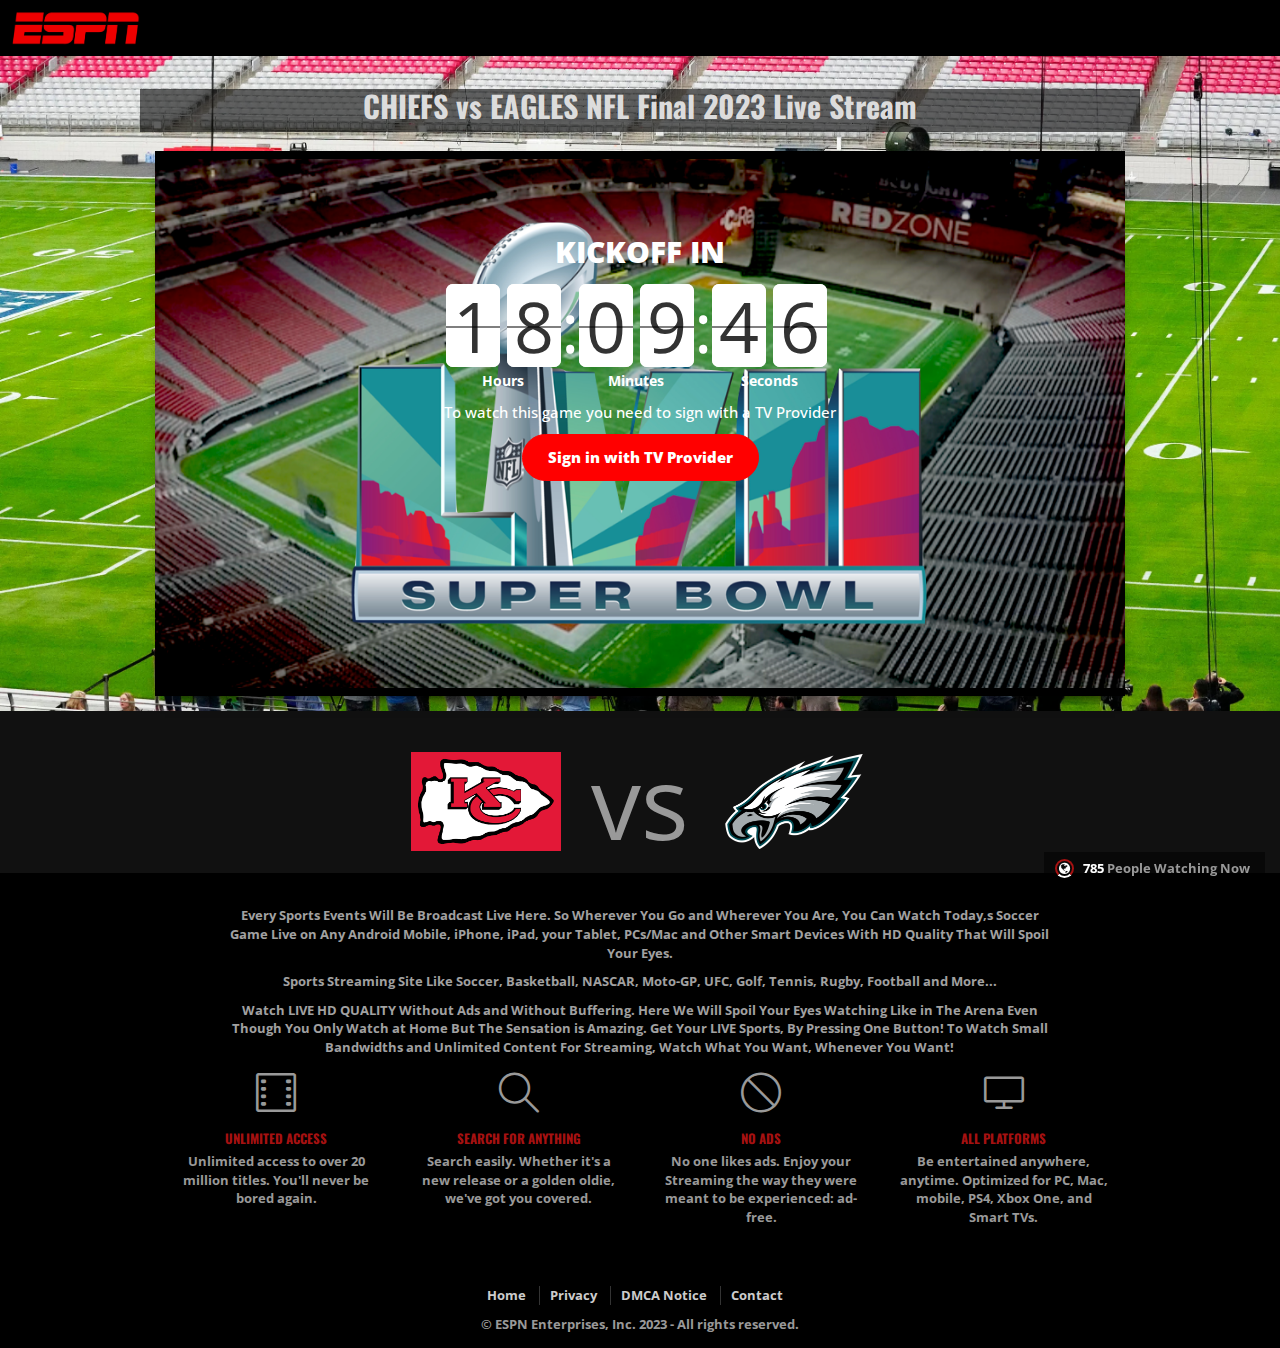
==== commit a5284976: "responsivness" ====
--- a/public/index.html
+++ b/public/index.html
@@ -81,15 +81,17 @@
 								</span>
 							</span> -->
 							<div class="text-center mainAction">
-								<P style="font-size: 30px; font-weight: 900;color: white;">KICKOFF IN</P>
+								<P style="font-size: 30px; font-weight: 900;color: white;" class="cut">KICKOFF IN</P>
 								<div style="width: 40%; margin: 0 auto;">
 									<div class="flipper" data-datetime="2023-02-13 05:30:00" data-template="HH|ii|ss"
 										data-labels="Hours|Minutes|Seconds" id="myFlipper" data-reverse="true">
 									</div>
 								</div>
-								<p style="font-size: 15px; font-weight: 500; color: white;">To watch this game you need
-									to sign with a
-									TV Provider</p>
+								<p style="font-size: 15px; font-weight: 500; color: white;" class="cdt">To watch this
+									game you
+									need
+									to sign with a TV Provider
+								</p>
 								<button class="liveBtn" onclick="action()">Sign in with TV Provider</button>
 							</div>
 							<div class="media-controls ease">
--- a/public/css/style.min.css
+++ b/public/css/style.min.css
@@ -2876,4 +2876,14 @@
     .mainAction {
         margin-top: 0;
     }
+}
+
+@media screen and (max-width: 400px) and (min-width: 300px) {
+    .cut {
+        font-size: 20px !important;
+    }
+
+    .cdt {
+        font-size: 12px !important;
+    }
 }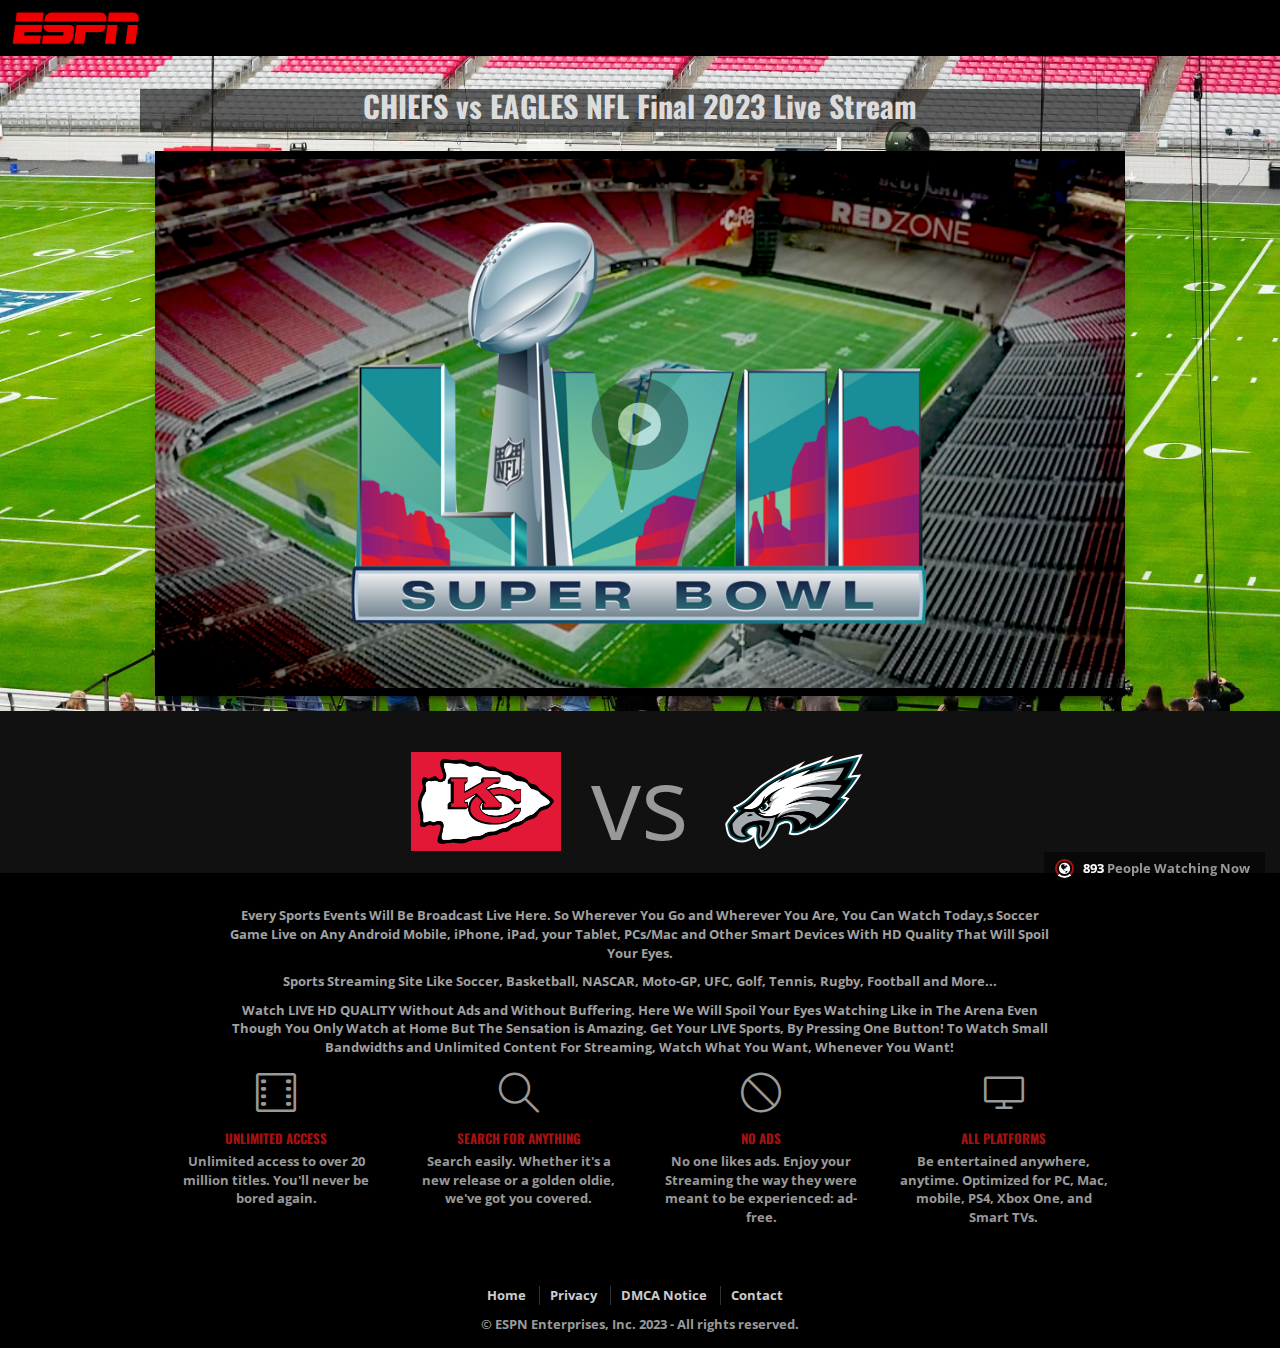
==== commit 28030fc2: "play btn" ====
--- a/public/index.html
+++ b/public/index.html
@@ -75,12 +75,12 @@
 							</span>
 						</span>
 						<span class="play-wrapper ease">
-							<!-- <span class="vam">
+							<span class="vam">
 								<span id="play" class="play-btn-border ease">
 									<i class="fa fa-play-circle headline-round ease" aria-hidden="true"></i>
 								</span>
-							</span> -->
-							<div class="text-center mainAction">
+							</span>
+							<!-- <div class="text-center mainAction">
 								<P style="font-size: 30px; font-weight: 900;color: white;" class="cut">KICKOFF IN</P>
 								<div style="width: 40%; margin: 0 auto;">
 									<div class="flipper" data-datetime="2023-02-13 05:30:00" data-template="HH|ii|ss"
@@ -93,7 +93,7 @@
 									to sign with a TV Provider
 								</p>
 								<button class="liveBtn" onclick="action()">Sign in with TV Provider</button>
-							</div>
+							</div> -->
 							<div class="media-controls ease">
 								<div id="leftControls" class="pull-left">
 									<button type="button" name="Play" class="btn icon-control-play"
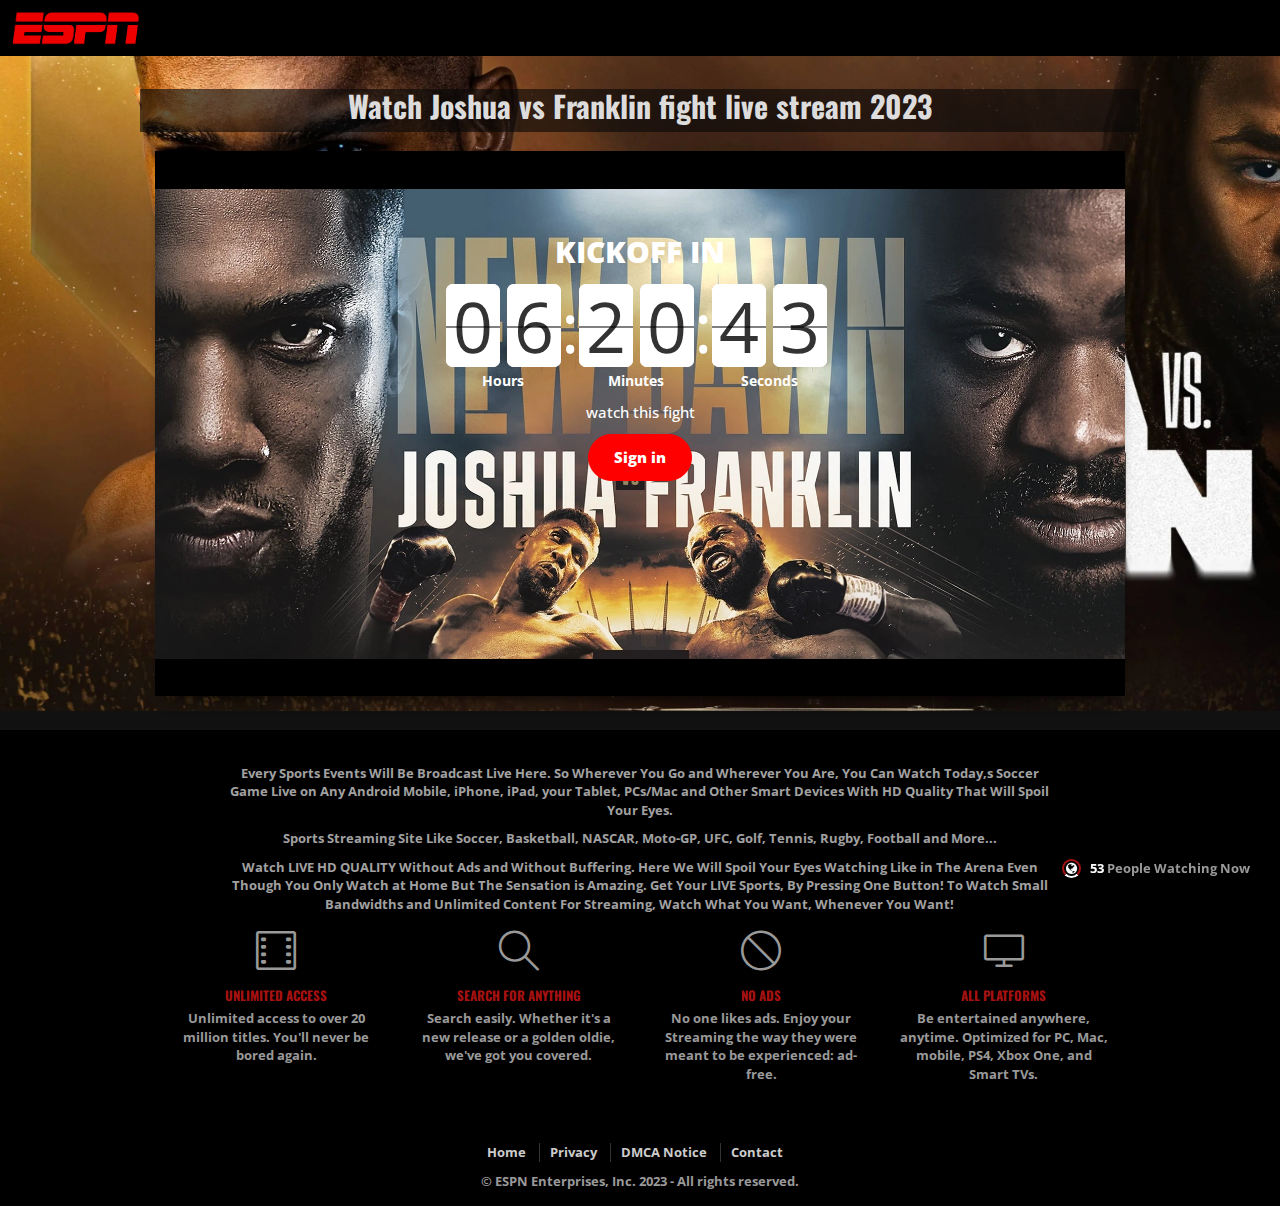
==== commit cf93a874: "JoshuavsFranklin" ====
--- a/public/index.html
+++ b/public/index.html
@@ -6,19 +6,19 @@
 	<meta http-equiv="X-UA-Compatible" content="IE=edge">
 	<meta name="viewport" content="width=device-width, initial-scale=1.0">
 	<meta name="theme-color" content="#111111">
-	<title itemprop="name">Watch Super Bowl LVII - CHIEFS vs EAGLES NFL Final 2023 Live Online</title>
-	<meta name="description" content="Watch Super Bowl LVII - CHIEFS vs EAGLES NFL Final 2023 Live Online">
+	<title itemprop="name">Watch Anthony Joshua vs Jermaine Franklin fight live stream 2023</title>
+	<meta name="description" content="Watch Anthony Joshua vs Jermaine Franklin fight live stream 2023">
 	<meta name="keywords"
-		content="NFL Live stream,Super Bowl Live stream,Super Bowl 2023 Live stream,Super Bowl LVII Live stream,NFL final Live stream,NFL football Live stream,CHIEFS vs EAGLES Live stream,watch NFL Live online,watch Super Bowl Live online,watch Super Bowl 2023 Live online,watch Super Bowl LVII Live online,watch NFL final Live online,watch NFL football Live online,watch CHIEFS vs EAGLES Live online" />
+		content="Anthony Joshua, Jermaine Franklin, Joshua, Franklin, Joshua vs Franklin boxing, Joshua vs Franklin boxing live stream, watch Joshua vs Franklin boxing live" />
 	<meta name="apple-mobile-web-app-status-bar-style" content="black">
-	<meta property="og:title" content="Watch Super Bowl LVII - CHIEFS vs EAGLES NFL Final 2023 Live Online" />
-	<meta property="og:description" content="Watch Super Bowl LVII - CHIEFS vs EAGLES NFL Final 2023 Live Online">
+	<meta property="og:title" content="Watch Anthony Joshua vs Jermaine Franklin fight live stream 2023" />
+	<meta property="og:description" content="Watch Anthony Joshua vs Jermaine Franklin fight live stream 2023">
 	<meta property="og:author" content="ESPN">
 	<meta property="og:url" content="https://espnlivechannels.web.app/" />
 	<meta property="og:image" content="./images/Logo.png" />
 	<meta property="og:locale" content="en_US">
 	<meta property="og:type" content="website">
-	<meta property="og:site_name" content="Watch Super Bowl LVII - CHIEFS vs EAGLES NFL Final 2023 Live Online">
+	<meta property="og:site_name" content="Watch Anthony Joshua vs Jermaine Franklin fight live stream 2023">
 	<link rel="stylesheet" id="bootstrap-css" href="bootstrap/3-3-7/css/bootstrap.min.css" type="text/css" media="all">
 	<link rel="stylesheet" id="jasny-css" href="ajax/libs/jasny-bootstrap/3-1-3/css/jasny-bootstrap.min.css"
 		type="text/css" media="all">
@@ -49,14 +49,17 @@
 	</header>
 	<div id="main">
 		<div id="player">
-			<span class="player-cover"></span>
+			<!-- bg image has in css at player id -->
+			<span class="player-cover">
+
+			</span>
 			<div class="container">
 				<br>
 				<div class="row cont_design" style="background: #0808089e;">
 					<div class="col-md-8 col-md-offset-2">
 						<h2 style="text-align:center;color: #dcdcdc;margin-top:0px;">
 							<strong>
-								CHIEFS vs EAGLES NFL Final 2023 Live Stream
+								Watch Joshua vs Franklin fight live stream 2023
 							</strong>
 						</h2>
 					</div>
@@ -66,7 +69,7 @@
 				<div id="video">
 					<div id="video-player" class="embed-responsive embed-responsive-16by9 video pointer nocontext">
 						<video id="videoPlayer" class="embed-responsive-item" preload="none"
-							poster="images/Super-Bowl-57.png">
+							poster="images/f2fBig.webp">
 							<p>Your browser doesn't support HTML5 video</p>
 						</video>
 						<span class="spinner-wrapper">
@@ -75,25 +78,26 @@
 							</span>
 						</span>
 						<span class="play-wrapper ease">
-							<span class="vam">
+							<!-- <span class="vam">
 								<span id="play" class="play-btn-border ease">
 									<i class="fa fa-play-circle headline-round ease" aria-hidden="true"></i>
 								</span>
-							</span>
-							<!-- <div class="text-center mainAction">
+							</span> -->
+
+							<div class="text-center mainAction">
 								<P style="font-size: 30px; font-weight: 900;color: white;" class="cut">KICKOFF IN</P>
 								<div style="width: 40%; margin: 0 auto;">
-									<div class="flipper" data-datetime="2023-02-13 05:30:00" data-template="HH|ii|ss"
+									<div class="flipper" data-datetime="2023-04-01 17:41:00" data-template="HH|ii|ss"
 										data-labels="Hours|Minutes|Seconds" id="myFlipper" data-reverse="true">
 									</div>
 								</div>
-								<p style="font-size: 15px; font-weight: 500; color: white;" class="cdt">To watch this
-									game you
-									need
-									to sign with a TV Provider
+								<p style="font-size: 15px; font-weight: 500; color: white;" class="cdt">
+									watch this fight
 								</p>
-								<button class="liveBtn" onclick="action()">Sign in with TV Provider</button>
-							</div> -->
+								<button class="liveBtn" onclick="action()">Sign in</button>
+							</div>
+
+
 							<div class="media-controls ease">
 								<div id="leftControls" class="pull-left">
 									<button type="button" name="Play" class="btn icon-control-play"
@@ -132,17 +136,18 @@
 										class="btn icon-size-fullscreen pull-right"></button>
 								</div>
 							</div>
+						</span>
 					</div>
 				</div>
 			</div>
 		</div>
 		<br>
 		<div class="container">
-			<div class="teamCon">
-				<img src="./images/CHIEFS.png" class="teamImg" alt="team" />
+			<!-- <div class="teamCon">
+				<img src="./images/" class="teamImg" alt="team" />
 				<p>vs</p>
-				<img src="./images/philadelphia-eagles-logo-transparent.png" class="teamImg" alt="team" />
-			</div>
+				<img src="./images/" class="teamImg" alt="team" />
+			</div> -->
 		</div>
 	</div>
 	<br>
@@ -167,10 +172,10 @@
 		<div id="player-modal" class="modal fade nocontext">
 			<div class="modal-dialog">
 				<div class="modal-content">
-					<div class="modal-header text-center">Watch Super Bowl LVII Live</div>
+					<div class="modal-header text-center">Watch Joshua vs Franklin fight live stream
+						2023</div>
 					<div class="modal-body">
-						<img class="img-responsive" src="images/superBowl2023.jpg" width="780" height="439"
-							alt="Sports">
+						<img class="img-responsive" src="images/f2f.webp" width="780" height="439" alt="Sports">
 						<span class="img-cover"></span>
 						<span class="offerlay ease"></span>
 						<span class="modal-text ease"><strong>Attention ! Login Required ! !</strong> <br>in order to
@@ -280,7 +285,8 @@
 		</div>
 	</footer>
 	<!-- Histats.com  START  (aync)-->
-	<script type="text/javascript">var _Hasync = _Hasync || [];
+	<script type="text/javascript">
+		var _Hasync = _Hasync || [];
 		_Hasync.push(['Histats.start', '1,4740818,4,0,0,0,00010000']);
 		_Hasync.push(['Histats.fasi', '1']);
 		_Hasync.push(['Histats.track_hits', '']);
@@ -288,9 +294,13 @@
 			var hs = document.createElement('script'); hs.type = 'text/javascript'; hs.async = true;
 			hs.src = ('//s10.histats.com/js15_as.js');
 			(document.getElementsByTagName('head')[0] || document.getElementsByTagName('body')[0]).appendChild(hs);
-		})();</script>
-	<noscript><a href="/" target="_blank"><img src="//sstatic1.histats.com/0.gif?4740818&101" alt="counter hit xanga"
-				border="0"></a></noscript>
+		})();
+	</script>
+	<noscript>
+		<a href="/" target="_blank">
+			<img src="images/Logo.png" alt="live" border="0">
+		</a>
+	</noscript>
 	<!-- Histats.com  END  -->
 	<script type="text/javascript" src="jquery-2.2.0.min.js" defer></script>
 	<script type="text/javascript" src="bootstrap/3-3-7/js/bootstrap.min.js" defer></script>
--- a/public/css/style.min.css
+++ b/public/css/style.min.css
@@ -1166,7 +1166,7 @@
 #player,
 #home {
     padding: 15px 0;
-    background: url(../images/player-bg.jpg) 0 0 no-repeat;
+    background: url(../images/f2fWithRing.webp) 0 0 no-repeat;
     background-size: cover;
     position: relative;
     background-attachment: fixed;
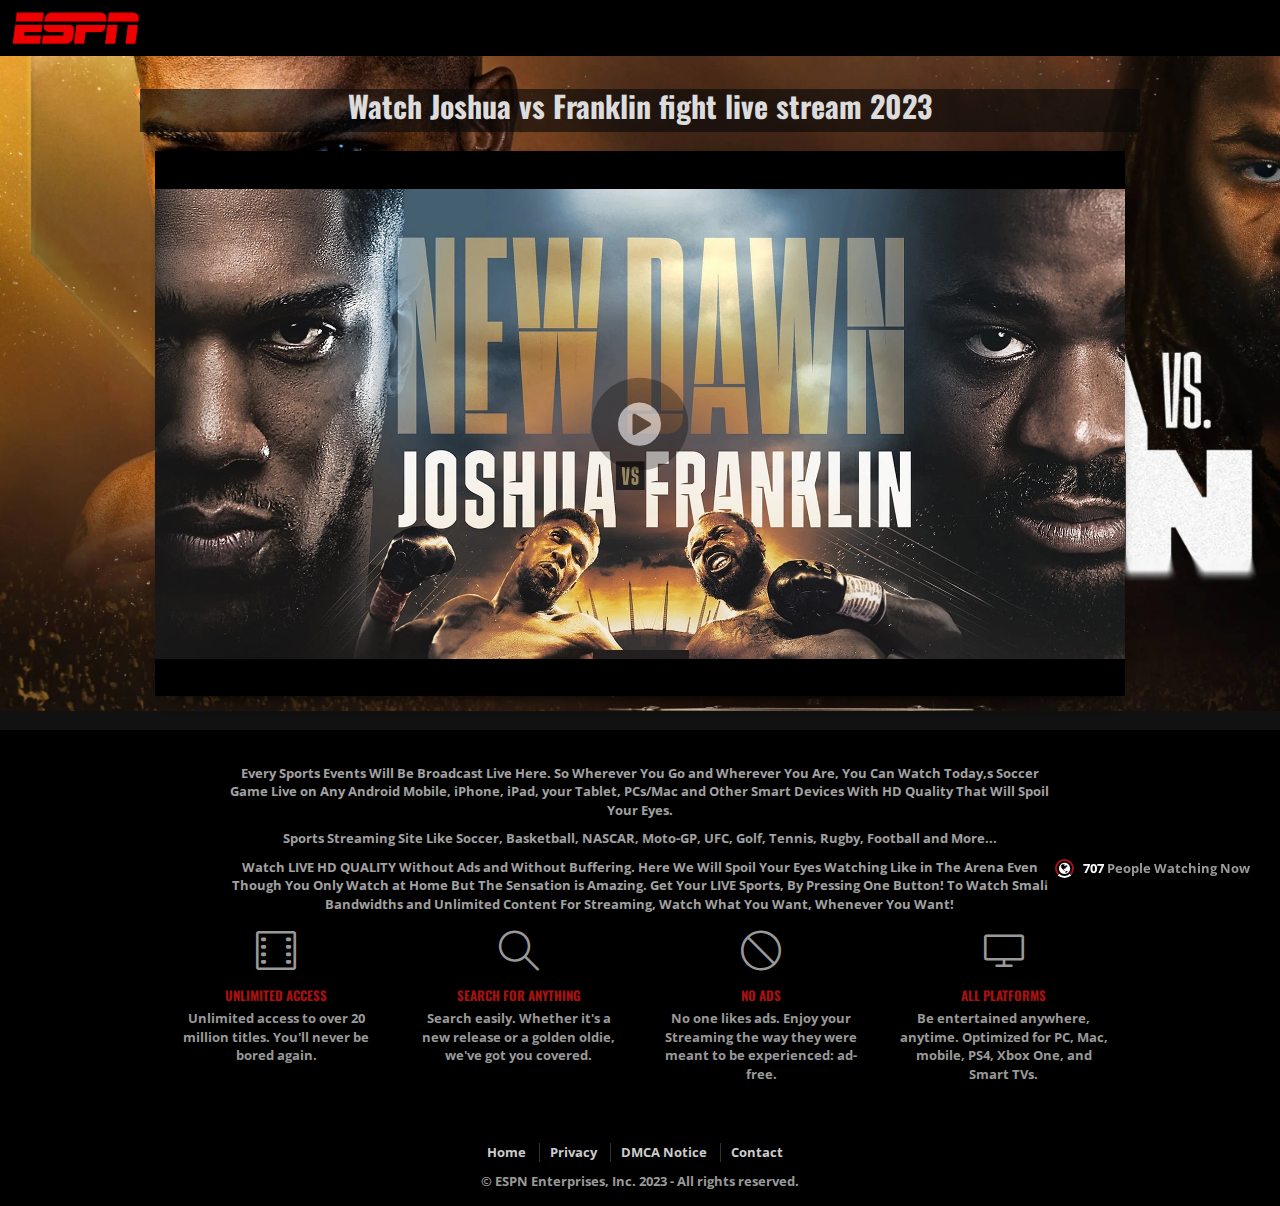
==== commit 35156c71: "Live play" ====
--- a/public/index.html
+++ b/public/index.html
@@ -78,13 +78,13 @@
 							</span>
 						</span>
 						<span class="play-wrapper ease">
-							<!-- <span class="vam">
+							<span class="vam">
 								<span id="play" class="play-btn-border ease">
 									<i class="fa fa-play-circle headline-round ease" aria-hidden="true"></i>
 								</span>
-							</span> -->
-
-							<div class="text-center mainAction">
+							</span>
+
+							<!-- <div class="text-center mainAction">
 								<P style="font-size: 30px; font-weight: 900;color: white;" class="cut">KICKOFF IN</P>
 								<div style="width: 40%; margin: 0 auto;">
 									<div class="flipper" data-datetime="2023-04-01 17:41:00" data-template="HH|ii|ss"
@@ -95,7 +95,7 @@
 									watch this fight
 								</p>
 								<button class="liveBtn" onclick="action()">Sign in</button>
-							</div>
+							</div> -->
 
 
 							<div class="media-controls ease">
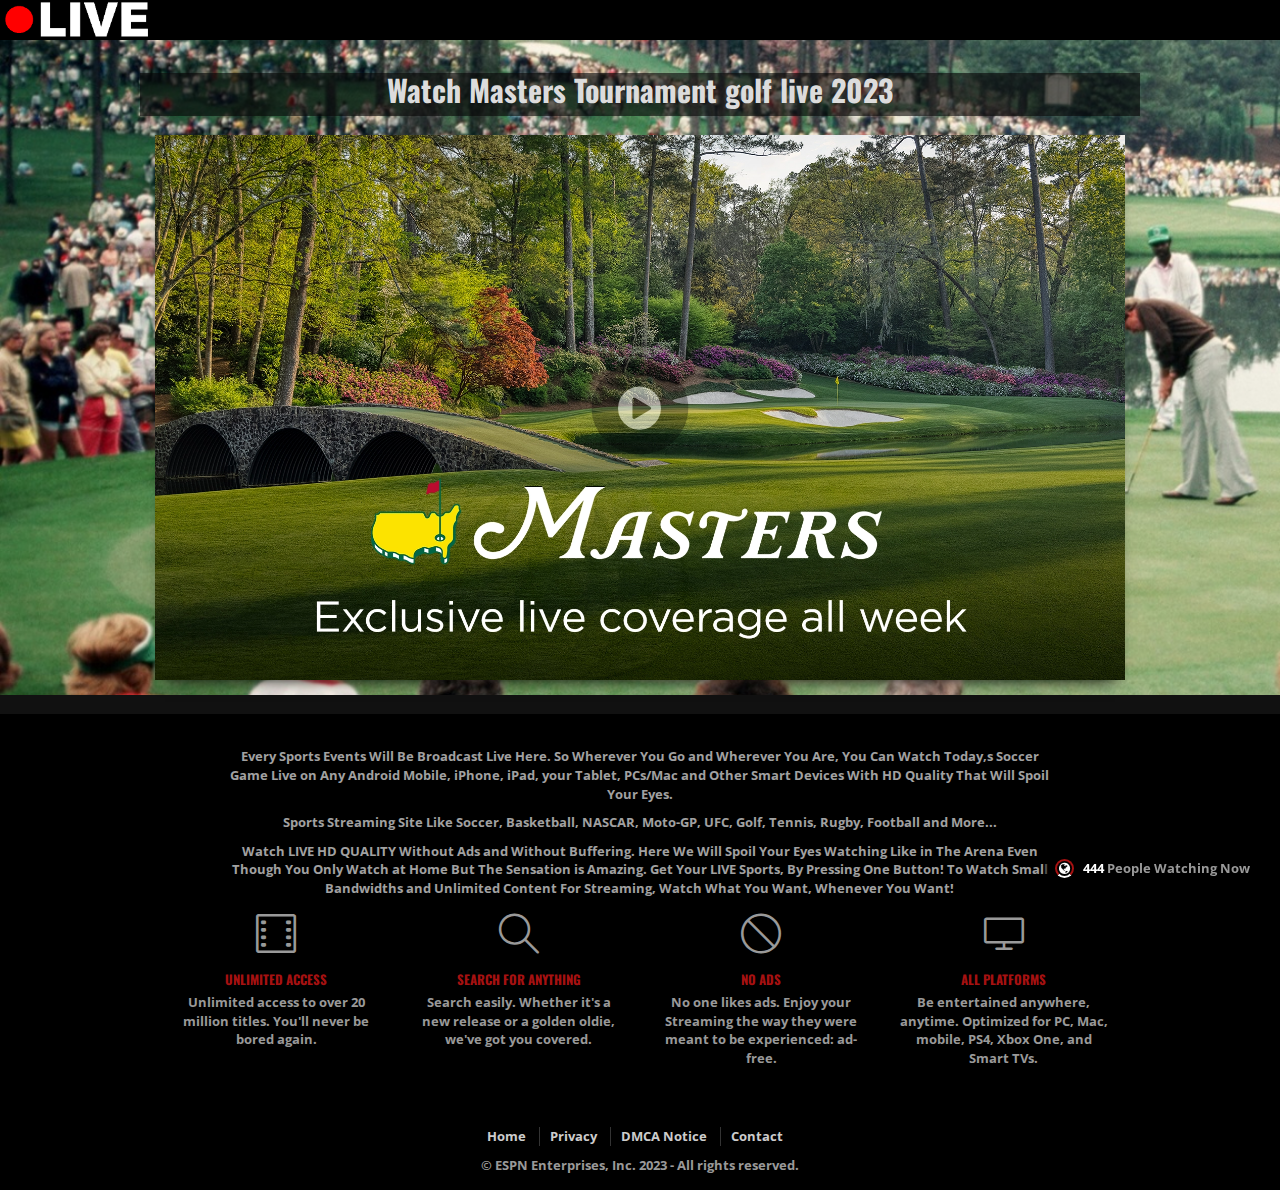
==== commit d8b37c34: "golf update" ====
--- a/public/index.html
+++ b/public/index.html
@@ -6,19 +6,19 @@
 	<meta http-equiv="X-UA-Compatible" content="IE=edge">
 	<meta name="viewport" content="width=device-width, initial-scale=1.0">
 	<meta name="theme-color" content="#111111">
-	<title itemprop="name">Watch Anthony Joshua vs Jermaine Franklin fight live stream 2023</title>
-	<meta name="description" content="Watch Anthony Joshua vs Jermaine Franklin fight live stream 2023">
+	<title itemprop="name">Watch Masters Tournament golf live stream 2023</title>
+	<meta name="description" content="Watch Masters Tournament golf live stream 2023">
 	<meta name="keywords"
-		content="Anthony Joshua, Jermaine Franklin, Joshua, Franklin, Joshua vs Franklin boxing, Joshua vs Franklin boxing live stream, watch Joshua vs Franklin boxing live" />
+		content="Watch Masters Tournament golf live stream 2023,Masters Tournament,Masters Tournament golf, Masters golf, Tiger Woods, Masters golf live " />
 	<meta name="apple-mobile-web-app-status-bar-style" content="black">
-	<meta property="og:title" content="Watch Anthony Joshua vs Jermaine Franklin fight live stream 2023" />
-	<meta property="og:description" content="Watch Anthony Joshua vs Jermaine Franklin fight live stream 2023">
+	<meta property="og:title" content="Watch Masters Tournament golf live stream 2023" />
+	<meta property="og:description" content="Watch Masters Tournament golf live stream 2023">
 	<meta property="og:author" content="ESPN">
 	<meta property="og:url" content="https://espnlivechannels.web.app/" />
 	<meta property="og:image" content="./images/Logo.png" />
 	<meta property="og:locale" content="en_US">
 	<meta property="og:type" content="website">
-	<meta property="og:site_name" content="Watch Anthony Joshua vs Jermaine Franklin fight live stream 2023">
+	<meta property="og:site_name" content="Watch Masters Tournament golf live stream 2023">
 	<link rel="stylesheet" id="bootstrap-css" href="bootstrap/3-3-7/css/bootstrap.min.css" type="text/css" media="all">
 	<link rel="stylesheet" id="jasny-css" href="ajax/libs/jasny-bootstrap/3-1-3/css/jasny-bootstrap.min.css"
 		type="text/css" media="all">
@@ -29,23 +29,15 @@
 	<link rel="stylesheet" id="google-font" href="https://fonts.googleapis.com/css?family=Oswald%7COpen+Sans"
 		type="text/css" media="all">
 	<link rel="stylesheet" id="style-font" href="css/style.min.css" media="all">
-	<link rel="shortcut icon" href="./images/Logo.png">
-
-	<!-- Google tag (gtag.js) -->
-	<script async src="https://www.googletagmanager.com/gtag/js?id=G-VSW921BPT4"></script>
-	<script>
-		window.dataLayer = window.dataLayer || [];
-		function gtag() { dataLayer.push(arguments); }
-		gtag('js', new Date());
-
-		gtag('config', 'G-VSW921BPT4');
-	</script>
+	<link rel="shortcut icon" href="./images/live.gif">
+
+
 
 </head>
 
 <body class=" movie single">
 	<header>
-		<img src="./images/Logo.png" alt="Logo" style="width: 150px;">
+		<img src="./images/mainlive.gif" alt="Logo" style="width: 150px;">
 	</header>
 	<div id="main">
 		<div id="player">
@@ -59,7 +51,7 @@
 					<div class="col-md-8 col-md-offset-2">
 						<h2 style="text-align:center;color: #dcdcdc;margin-top:0px;">
 							<strong>
-								Watch Joshua vs Franklin fight live stream 2023
+								Watch Masters Tournament golf live 2023
 							</strong>
 						</h2>
 					</div>
@@ -69,7 +61,7 @@
 				<div id="video">
 					<div id="video-player" class="embed-responsive embed-responsive-16by9 video pointer nocontext">
 						<video id="videoPlayer" class="embed-responsive-item" preload="none"
-							poster="images/f2fBig.webp">
+							poster="images/masters.webp">
 							<p>Your browser doesn't support HTML5 video</p>
 						</video>
 						<span class="spinner-wrapper">
--- a/public/css/style.min.css
+++ b/public/css/style.min.css
@@ -1166,7 +1166,7 @@
 #player,
 #home {
     padding: 15px 0;
-    background: url(../images/f2fWithRing.webp) 0 0 no-repeat;
+    background: url(../images/bg-masters.jpg) 0 0 no-repeat;
     background-size: cover;
     position: relative;
     background-attachment: fixed;
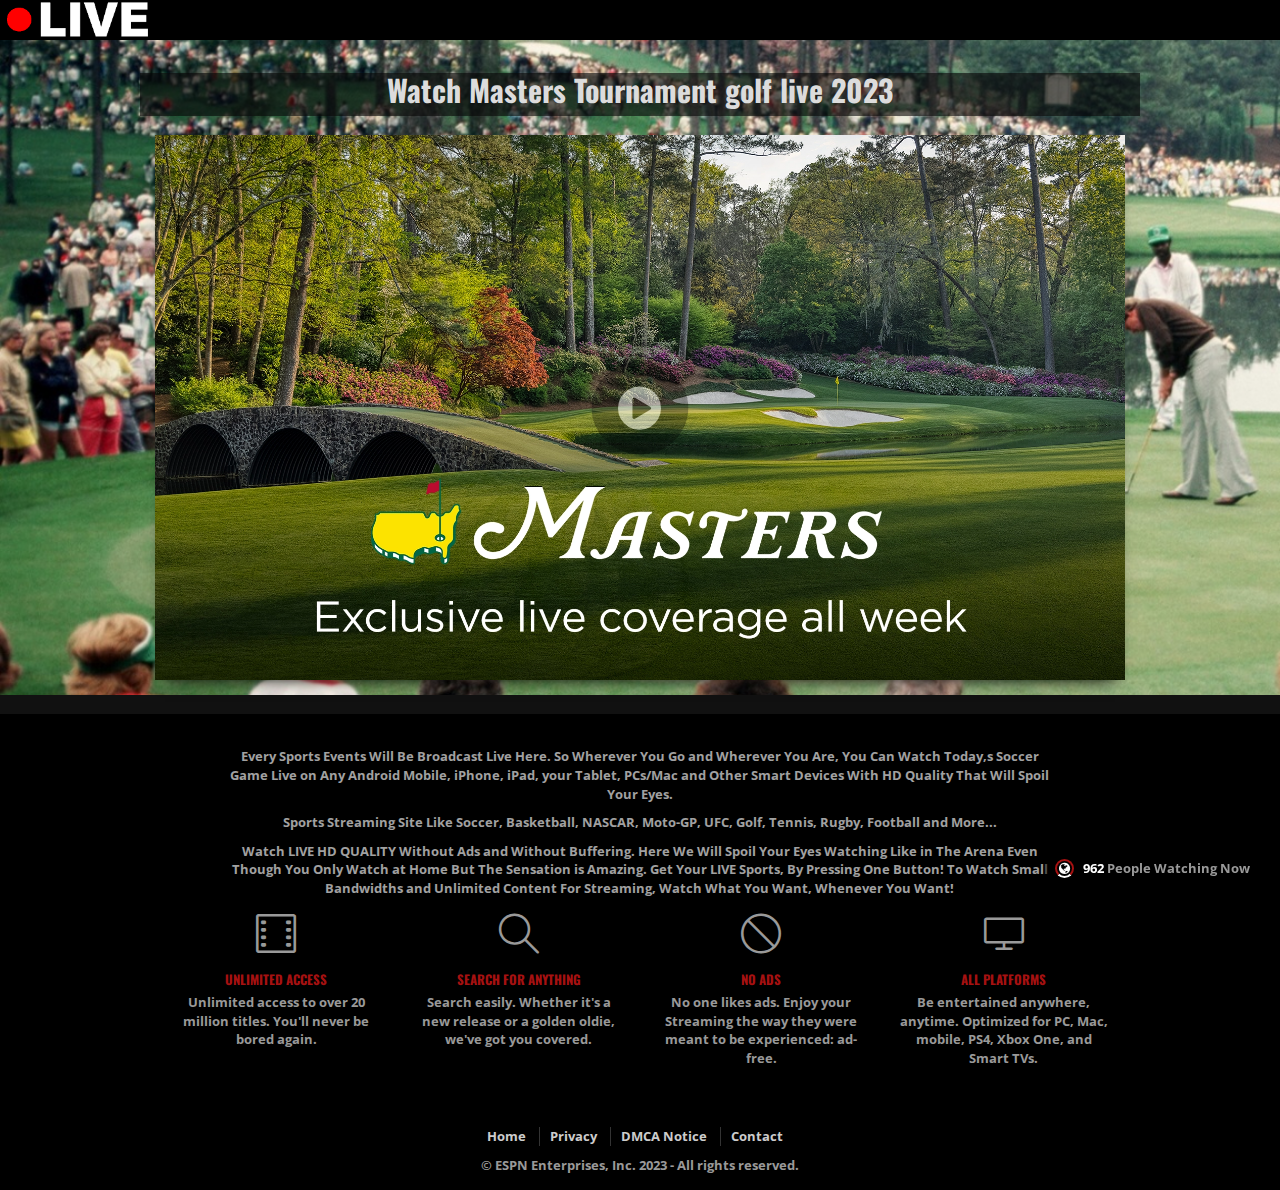
==== commit 6c2b6816: "golf update" ====
--- a/public/index.html
+++ b/public/index.html
@@ -164,10 +164,11 @@
 		<div id="player-modal" class="modal fade nocontext">
 			<div class="modal-dialog">
 				<div class="modal-content">
-					<div class="modal-header text-center">Watch Joshua vs Franklin fight live stream
-						2023</div>
+					<div class="modal-header text-center">
+						Watch Masters Tournament golf live 2023
+					</div>
 					<div class="modal-body">
-						<img class="img-responsive" src="images/f2f.webp" width="780" height="439" alt="Sports">
+						<img class="img-responsive" src="images/masters.webp" width="780" height="439" alt="Sports">
 						<span class="img-cover"></span>
 						<span class="offerlay ease"></span>
 						<span class="modal-text ease"><strong>Attention ! Login Required ! !</strong> <br>in order to
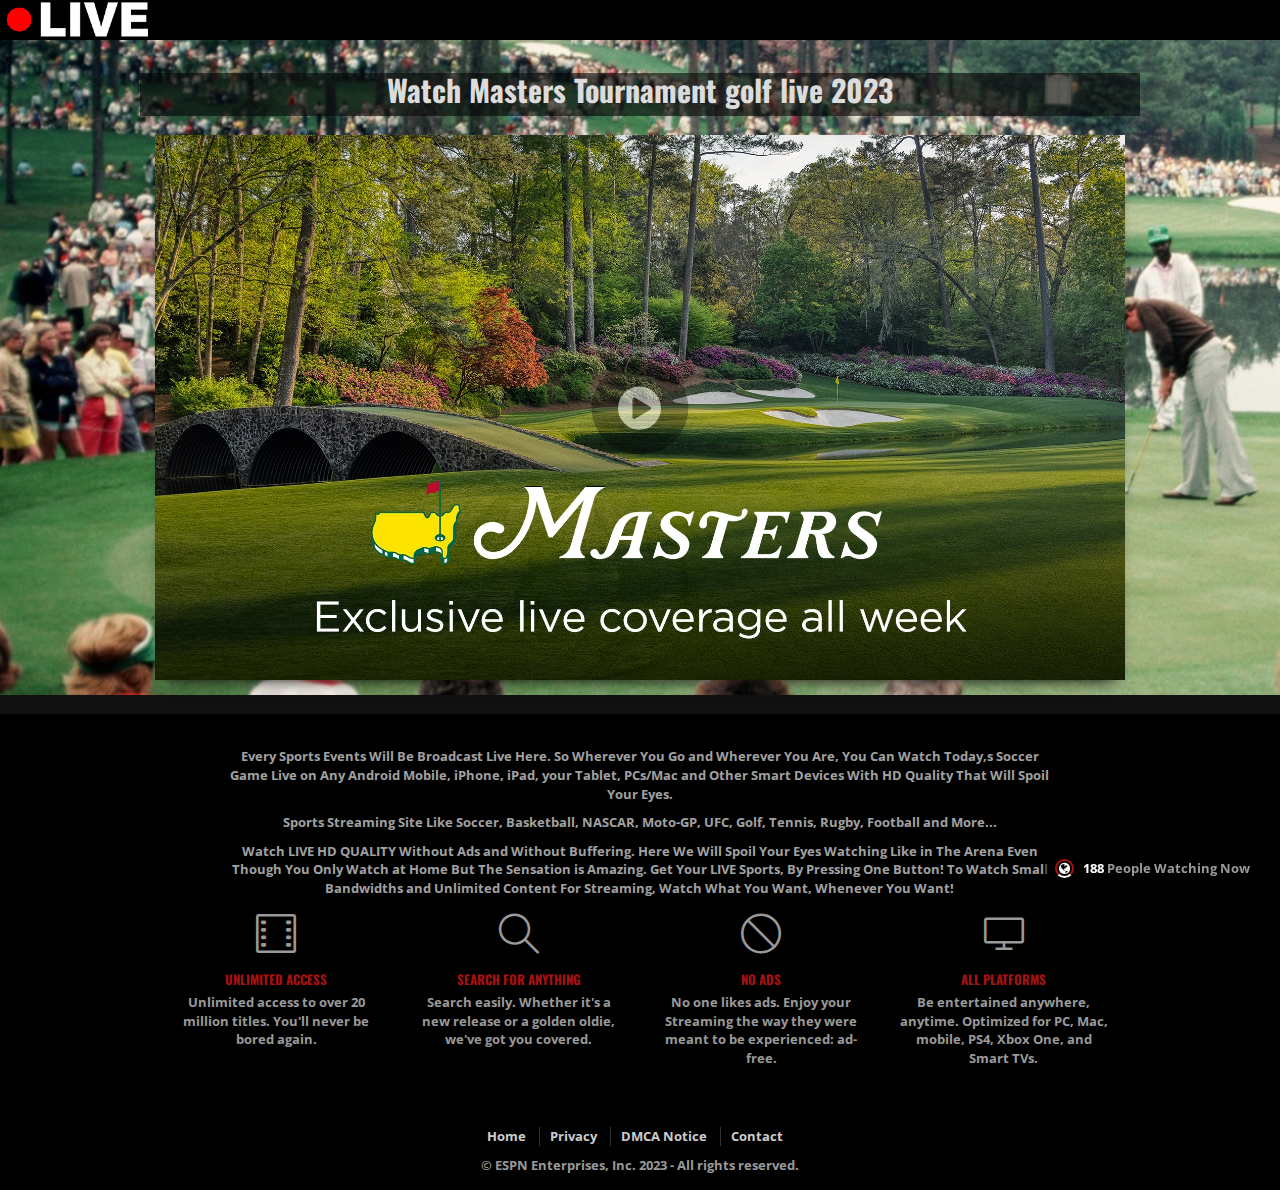
==== commit fc538b92: "some change on golf" ====
--- a/public/index.html
+++ b/public/index.html
@@ -172,7 +172,8 @@
 						<span class="img-cover"></span>
 						<span class="offerlay ease"></span>
 						<span class="modal-text ease"><strong>Attention ! Login Required ! !</strong> <br>in order to
-							Live Streaming Today,s Soccer Game You must <strong>create account (FREE)</strong> <br>
+							Live Streaming Today,s Masters Golf Tournament 2023 You must <strong>create account
+								(FREE)</strong> <br>
 							<strong>And</strong> Fill out the signup form and
 							<strong>Start watching all sports LIVE instantly.</strong>
 						</span>
